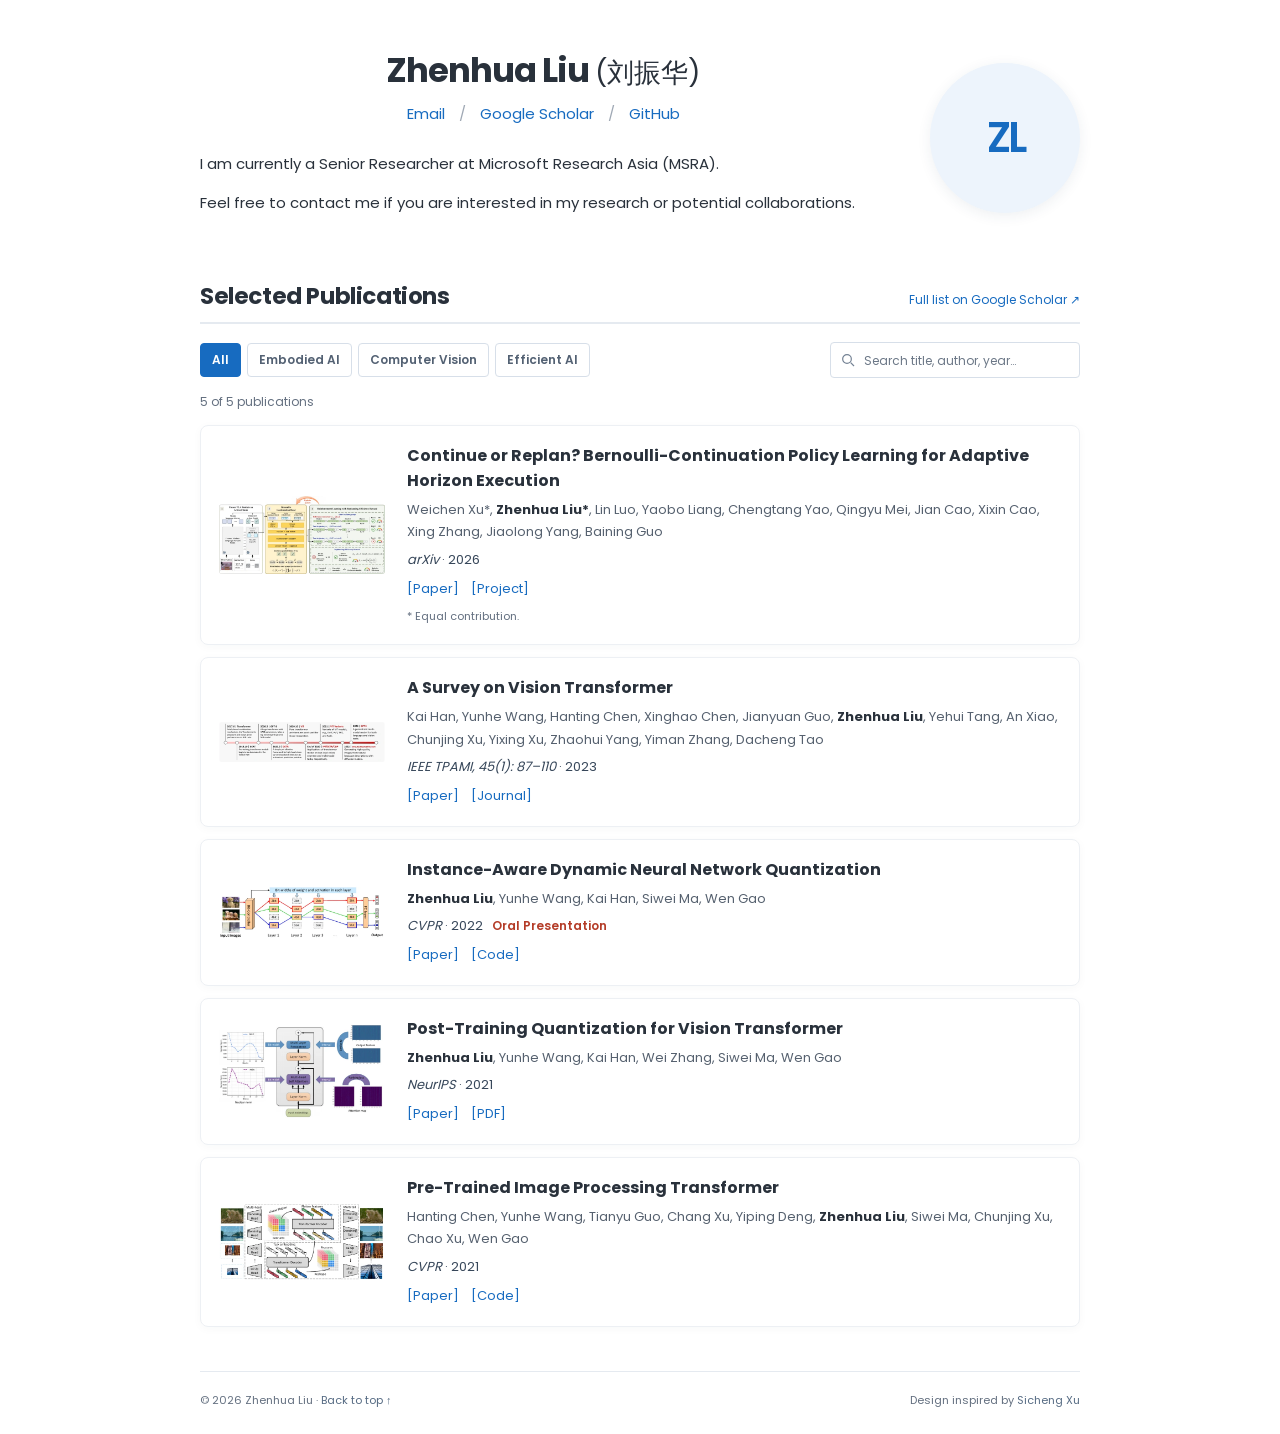
==== index.html @ 45f58b99 "Add verified publications and configure requested homepage URL" ====
<!doctype html>
<html lang="en">
<head>
  <meta charset="utf-8">
  <meta name="viewport" content="width=device-width, initial-scale=1">
  <meta name="author" content="Zhenhua Liu">
  <meta name="description" content="Zhenhua Liu (刘振华), Senior Researcher at Microsoft Research Asia (MSRA). Research and publications.">
  <meta name="theme-color" content="#176bc0">
  <meta property="og:type" content="website">
  <meta property="og:title" content="Zhenhua Liu | Academic Homepage">
  <meta property="og:description" content="Zhenhua Liu (刘振华), Senior Researcher at Microsoft Research Asia (MSRA). Research and publications.">
  <link rel="canonical" href="https://zhliu.github.io/">
  <meta property="og:url" content="https://zhliu.github.io/">
  <title>Zhenhua Liu | Academic Homepage</title>
  <link rel="icon" href="assets/favicon.svg" type="image/svg+xml">
  <link rel="stylesheet" href="assets/style.css">
  <script src="assets/site.js" defer></script>
  <script type="application/ld+json">{"@context": "https://schema.org", "@type": "Person", "name": "Zhenhua Liu", "sameAs": ["https://scholar.google.com/citations?user=bihqxP4AAAAJ&hl=en", "https://github.com/liu-zhenhua"], "url": "https://zhliu.github.io/"}</script>
</head>
<body id="top">
  <a class="skip-link" href="#publications">Skip to publications</a>
  <main class="container">
    <header class="profile" aria-labelledby="name">
      <div class="profile-text">
        <h1 id="name">Zhenhua Liu <span class="native-name" lang="zh-CN">(刘振华)</span></h1>
        <nav class="profile-links" aria-label="Profile links"><a href="mailto:zhenhualiu@microsoft.com">Email</a><a href="https://scholar.google.com/citations?user=bihqxP4AAAAJ&amp;hl=en">Google Scholar</a><a href="https://github.com/liu-zhenhua">GitHub</a></nav>
        <div class="bio"><p>I am currently a Senior Researcher at Microsoft Research Asia (MSRA).</p><p>Feel free to contact me if you are interested in my research or potential collaborations.</p></div>

      </div>
      <div class="portrait monogram" aria-hidden="true">ZL</div>
    </header>
    <section id="publications" aria-labelledby="publications-heading">
      <div class="section-heading">
        <h2 id="publications-heading">Selected Publications</h2>
        <a class="section-link" href="https://scholar.google.com/citations?user=bihqxP4AAAAJ&amp;hl=en">Full list on Google Scholar <span aria-hidden="true">↗</span></a>
      </div>
      <div class="publication-tools" hidden>
        <div class="filters" role="group" aria-label="Filter publications by topic"><button class="filter" type="button" data-filter="all" aria-pressed="true">All</button><button class="filter" type="button" data-filter="Embodied AI" aria-pressed="false">Embodied AI</button><button class="filter" type="button" data-filter="Computer Vision" aria-pressed="false">Computer Vision</button><button class="filter" type="button" data-filter="Efficient AI" aria-pressed="false">Efficient AI</button></div>
        <label class="search" for="publication-search"><span class="sr-only">Search publications</span>
          <svg width="16" height="16" viewBox="0 0 24 24" fill="none" stroke="currentColor" stroke-width="1.8" aria-hidden="true"><circle cx="10.5" cy="10.5" r="6.5"/><path d="m16 16 5 5"/></svg>
          <input id="publication-search" type="search" placeholder="Search title, author, year…" autocomplete="off">
        </label>
      </div><p class="result-count" id="result-count" role="status" aria-live="polite" hidden></p>
      <div class="pub-list"><article class="publication" data-category="Embodied AI">
        <a class="pub-image-link" href="https://arxiv.org/abs/2608.03483" aria-label="Read Continue or Replan? Bernoulli-Continuation Policy Learning for Adaptive Horizon Execution"><img class="pub-image" src="assets/images/bcp.webp" alt="BCP learns whether to continue an action chunk or replan from a new observation." loading="lazy" decoding="async" width="332" height="220"></a>
        <div class="pub-content">
          <h3><a class="paper-title" href="https://arxiv.org/abs/2608.03483">Continue or Replan? Bernoulli-Continuation Policy Learning for Adaptive Horizon Execution</a></h3>
          <p class="authors">Weichen Xu*, <strong>Zhenhua Liu*</strong>, Lin Luo, Yaobo Liang, Chengtang Yao, Qingyu Mei, Jian Cao, Xixin Cao, Xing Zhang, Jiaolong Yang, Baining Guo</p>
          <p class="venue"><em>arXiv</em> · 2026</p>
          <nav class="pub-links" aria-label="Resources for Continue or Replan? Bernoulli-Continuation Policy Learning for Adaptive Horizon Execution"><a href="https://arxiv.org/abs/2608.03483">[Paper]</a><a href="https://fleetfootwork.github.io/BCP/">[Project]</a></nav>
          <p class="pub-notes">* Equal contribution.</p>
        </div>
      </article>
<article class="publication" data-category="Computer Vision">
        <a class="pub-image-link" href="https://arxiv.org/abs/2012.12556" aria-label="Read A Survey on Vision Transformer"><img class="pub-image" src="assets/images/vit-survey.webp" alt="A timeline of milestones in the development of Transformer models." loading="lazy" decoding="async" width="332" height="220"></a>
        <div class="pub-content">
          <h3><a class="paper-title" href="https://arxiv.org/abs/2012.12556">A Survey on Vision Transformer</a></h3>
          <p class="authors">Kai Han, Yunhe Wang, Hanting Chen, Xinghao Chen, Jianyuan Guo, <strong>Zhenhua Liu</strong>, Yehui Tang, An Xiao, Chunjing Xu, Yixing Xu, Zhaohui Yang, Yiman Zhang, Dacheng Tao</p>
          <p class="venue"><em>IEEE TPAMI, 45(1): 87–110</em> · 2023</p>
          <nav class="pub-links" aria-label="Resources for A Survey on Vision Transformer"><a href="https://arxiv.org/abs/2012.12556">[Paper]</a><a href="https://doi.org/10.1109/TPAMI.2022.3152247">[Journal]</a></nav>

        </div>
      </article>
<article class="publication" data-category="Efficient AI">
        <a class="pub-image-link" href="https://openaccess.thecvf.com/content/CVPR2022/html/Liu_Instance-Aware_Dynamic_Neural_Network_Quantization_CVPR_2022_paper.html" aria-label="Read Instance-Aware Dynamic Neural Network Quantization"><img class="pub-image" src="assets/images/dynamic-quant.webp" alt="A bit controller assigns different quantization bit widths according to the input image." loading="lazy" decoding="async" width="332" height="220"></a>
        <div class="pub-content">
          <h3><a class="paper-title" href="https://openaccess.thecvf.com/content/CVPR2022/html/Liu_Instance-Aware_Dynamic_Neural_Network_Quantization_CVPR_2022_paper.html">Instance-Aware Dynamic Neural Network Quantization</a></h3>
          <p class="authors"><strong>Zhenhua Liu</strong>, Yunhe Wang, Kai Han, Siwei Ma, Wen Gao</p>
          <p class="venue"><em>CVPR</em> · 2022 <span class="distinction">Oral Presentation</span></p>
          <nav class="pub-links" aria-label="Resources for Instance-Aware Dynamic Neural Network Quantization"><a href="https://openaccess.thecvf.com/content/CVPR2022/html/Liu_Instance-Aware_Dynamic_Neural_Network_Quantization_CVPR_2022_paper.html">[Paper]</a><a href="https://github.com/huawei-noah/Efficient-Computing/tree/master/Quantization/DynamicQuant">[Code]</a></nav>

        </div>
      </article>
<article class="publication" data-category="Efficient AI">
        <a class="pub-image-link" href="https://proceedings.neurips.cc/paper/2021/hash/ec8956637a99787bd197eacd77acce5e-Abstract.html" aria-label="Read Post-Training Quantization for Vision Transformer"><img class="pub-image" src="assets/images/vit-ptq.webp" alt="Mixed precision quantization preserves similarity and the ranking of self-attention scores." loading="lazy" decoding="async" width="332" height="220"></a>
        <div class="pub-content">
          <h3><a class="paper-title" href="https://proceedings.neurips.cc/paper/2021/hash/ec8956637a99787bd197eacd77acce5e-Abstract.html">Post-Training Quantization for Vision Transformer</a></h3>
          <p class="authors"><strong>Zhenhua Liu</strong>, Yunhe Wang, Kai Han, Wei Zhang, Siwei Ma, Wen Gao</p>
          <p class="venue"><em>NeurIPS</em> · 2021</p>
          <nav class="pub-links" aria-label="Resources for Post-Training Quantization for Vision Transformer"><a href="https://proceedings.neurips.cc/paper/2021/hash/ec8956637a99787bd197eacd77acce5e-Abstract.html">[Paper]</a><a href="https://proceedings.neurips.cc/paper/2021/file/ec8956637a99787bd197eacd77acce5e-Paper.pdf">[PDF]</a></nav>

        </div>
      </article>
<article class="publication" data-category="Computer Vision">
        <a class="pub-image-link" href="https://openaccess.thecvf.com/content/CVPR2021/html/Chen_Pre-Trained_Image_Processing_Transformer_CVPR_2021_paper.html" aria-label="Read Pre-Trained Image Processing Transformer"><img class="pub-image" src="assets/images/ipt.webp" alt="The IPT architecture shares a Transformer across denoising, deraining, and super-resolution tasks." loading="lazy" decoding="async" width="332" height="220"></a>
        <div class="pub-content">
          <h3><a class="paper-title" href="https://openaccess.thecvf.com/content/CVPR2021/html/Chen_Pre-Trained_Image_Processing_Transformer_CVPR_2021_paper.html">Pre-Trained Image Processing Transformer</a></h3>
          <p class="authors">Hanting Chen, Yunhe Wang, Tianyu Guo, Chang Xu, Yiping Deng, <strong>Zhenhua Liu</strong>, Siwei Ma, Chunjing Xu, Chao Xu, Wen Gao</p>
          <p class="venue"><em>CVPR</em> · 2021</p>
          <nav class="pub-links" aria-label="Resources for Pre-Trained Image Processing Transformer"><a href="https://openaccess.thecvf.com/content/CVPR2021/html/Chen_Pre-Trained_Image_Processing_Transformer_CVPR_2021_paper.html">[Paper]</a><a href="https://github.com/huawei-noah/Pretrained-IPT">[Code]</a></nav>

        </div>
      </article></div>
      <div class="empty-state" id="empty-state" hidden>No publications match your search.
        <button class="filter" id="reset-filters" type="button">Reset filters</button></div>
    </section>

    <footer class="footer">
      <p>© 2026 Zhenhua Liu · <a href="#top">Back to top ↑</a></p>
      <p>Design inspired by <a href="https://sicxu.github.io/">Sicheng Xu</a></p>
    </footer>
  </main>
</body>
</html>
---- assets/style.css ----
@font-face {
  font-family: 'Poppins';
  font-style: normal;
  font-weight: 400;
  font-display: swap;
  src: url(fonts/poppins-latin-400.woff2) format('woff2');
  unicode-range: U+0000-00FF, U+0131, U+0152-0153, U+02BB-02BC, U+02C6, U+02DA, U+02DC, U+0304, U+0308, U+0329, U+2000-206F, U+20AC, U+2122, U+2191, U+2193, U+2212, U+2215, U+FEFF, U+FFFD;
}
@font-face {
  font-family: 'Poppins';
  font-style: normal;
  font-weight: 600;
  font-display: swap;
  src: url(fonts/poppins-latin-600.woff2) format('woff2');
  unicode-range: U+0000-00FF, U+0131, U+0152-0153, U+02BB-02BC, U+02C6, U+02DA, U+02DC, U+0304, U+0308, U+0329, U+2000-206F, U+20AC, U+2122, U+2191, U+2193, U+2212, U+2215, U+FEFF, U+FFFD;
}
@font-face {
  font-family: 'Poppins';
  font-style: normal;
  font-weight: 700;
  font-display: swap;
  src: url(fonts/poppins-latin-700.woff2) format('woff2');
  unicode-range: U+0000-00FF, U+0131, U+0152-0153, U+02BB-02BC, U+02C6, U+02DA, U+02DC, U+0304, U+0308, U+0329, U+2000-206F, U+20AC, U+2122, U+2191, U+2193, U+2212, U+2215, U+FEFF, U+FFFD;
}

:root {
  color-scheme: light;
  --ink: #29313b;
  --muted: #647080;
  --blue: #176bc0;
  --line: #e5eaf0;
  --tint: #f3f7fc;
}
* { box-sizing: border-box; }
html { scroll-behavior: smooth; scroll-padding-top: 24px; }
body {
  margin: 0;
  background: #fff;
  color: var(--ink);
  font-family: "Poppins", -apple-system, BlinkMacSystemFont, "Segoe UI", Arial, sans-serif;
  font-size: 15px;
  line-height: 1.75;
  -webkit-font-smoothing: antialiased;
}
a { color: var(--blue); text-decoration: none; text-underline-offset: 3px; }
a:hover { color: #b35e14; text-decoration: underline; }
a, button, input { -webkit-tap-highlight-color: transparent; }
:focus-visible { outline: 3px solid #75ade6; outline-offset: 4px; border-radius: 3px; }
button, input { font: inherit; }
button { cursor: pointer; }
[hidden] { display: none !important; }
.container { max-width: 928px; padding: 0 24px; margin: 0 auto; }
.skip-link { position: absolute; top: -60px; left: 16px; background: white; padding: 8px 16px; z-index: 10; }
.skip-link:focus { top: 10px; }
.profile { display: grid; grid-template-columns: 1fr 150px; gap: 44px; align-items: center; padding: 48px 0 30px; }
h1 { margin: 0 0 9px; font-size: 34px; line-height: 1.3; font-weight: 700; letter-spacing: -1px; text-align: center; }
.native-name { font-size: .8em; font-weight: 500; letter-spacing: 0; white-space: nowrap; }
.profile-links { display: flex; flex-wrap: wrap; gap: 9px 14px; justify-content: center; align-items: center; margin-bottom: 24px; }
.profile-links a + a::before { content: "/"; display: inline-block; margin-right: 14px; color: #a0a9b5; font-weight: 400; }
.bio p { margin: 12px 0; }
.portrait { display: block; width: 150px; height: 150px; object-fit: cover; border-radius: 50%; box-shadow: 0 3px 14px #233b5514; }
.monogram { display: grid; place-items: center; background: #edf4fc; color: #176bc0; font-size: 42px; letter-spacing: -3px; font-weight: 600; }
.interests { display: flex; flex-wrap: wrap; gap: 7px; margin: 19px 0 0; padding: 0; list-style: none; }
.interests li { color: #526273; font-size: 12px; padding: 2px 10px; border: 1px solid var(--line); border-radius: 4px; }
.section-heading { display: flex; align-items: baseline; justify-content: space-between; flex-wrap: wrap; gap: 8px 20px; border-bottom: 2px solid var(--line); padding-bottom: 10px; margin: 22px 0 18px; }
h2 { margin: 0; font-size: 23px; line-height: 1.4; letter-spacing: -.4px; }
.section-link { font-size: 12px; }
.publication-tools { display: flex; flex-wrap: wrap; align-items: center; gap: 14px; margin: 0 0 20px; }
.filters { display: flex; flex-wrap: wrap; gap: 6px; }
.filter { color: #536173; background: white; border: 1px solid #d7dfe9; border-radius: 4px; padding: 6px 11px; font-size: 12px; line-height: 1.5; font-weight: 600; min-height: 34px; }
.filter:hover { color: var(--blue); border-color: #89b3df; background: var(--tint); }
.filter[aria-pressed="true"] { color: white; background: var(--blue); border-color: var(--blue); }
.search { flex: 1 1 180px; position: relative; margin-left: auto; max-width: 250px; }
.search svg { position: absolute; top: 10px; left: 10px; color: #748294; pointer-events: none; }
.search input { width: 100%; min-height: 36px; padding: 6px 10px 6px 33px; border: 1px solid #d7dfe9; border-radius: 4px; background: white; color: var(--ink); font-size: 12px; }
.search input::placeholder { color: #6c7887; }
.result-count { color: var(--muted); font-size: 12px; margin: -7px 0 13px; }
.pub-list { display: flex; flex-direction: column; gap: 12px; }
.publication { display: grid; grid-template-columns: 166px minmax(0, 1fr); gap: 22px; padding: 18px; border: 1px solid #edf0f4; border-radius: 8px; box-shadow: 0 2px 10px #25354a08; transition: box-shadow .2s, border-color .2s; }
.publication:hover { border-color: #d8e3f0; box-shadow: 0 4px 18px #25354a0c; }
.pub-image-link { align-self: center; }
.pub-image { width: 100%; height: auto; max-height: 160px; object-fit: contain; display: block; border-radius: 3px; }
.paper-label { display: flex; align-items: center; justify-content: center; aspect-ratio: 4 / 3; background: var(--tint); color: #35618e; font-size: 19px; font-weight: 600; text-align: center; padding: 12px; border-radius: 4px; }
h3 { font-size: 16px; line-height: 1.55; margin: 0 0 5px; font-weight: 650; }
.paper-title { color: var(--ink); }
.paper-title:hover { color: var(--blue); }
.authors { font-size: 13px; line-height: 1.75; margin: 0 0 5px; color: #56616f; }
.authors strong { color: var(--ink); font-weight: 650; }
.venue { font-size: 13px; margin: 0 0 6px; color: #37475a; }
.pub-links { display: flex; flex-wrap: wrap; gap: 12px; font-size: 13px; }
.pub-links a { white-space: nowrap; }
.distinction { color: #b43c28; font-size: 12px; font-weight: 600; margin-left: 6px; }
.pub-notes { color: var(--muted); font-size: 11px; margin: 6px 0 0; }
.empty-state { border: 1px dashed #d7dfe9; border-radius: 8px; padding: 35px 20px; color: var(--muted); text-align: center; }
.empty-state button { display: block; margin: 15px auto 0; }
.scholar-card { display: flex; gap: 22px; align-items: center; padding: 28px; border: 1px solid var(--line); border-radius: 8px; background: #fbfcfe; }
.scholar-symbol { display: grid; place-items: center; width: 62px; height: 62px; flex-shrink: 0; border-radius: 12px; background: #eaf2fd; color: var(--blue); }
.scholar-card h3 { font-size: 17px; }
.scholar-card p { margin: 0 0 8px; color: var(--muted); font-size: 14px; }
.scholar-card a { font-size: 14px; }
.service-list { padding-left: 20px; }
.footer { display: flex; justify-content: space-between; flex-wrap: wrap; gap: 10px 20px; margin: 44px 0 24px; padding-top: 19px; border-top: 1px solid var(--line); color: var(--muted); font-size: 11px; }
.footer p { margin: 0; }
.footer a { color: #576c84; }
.sr-only { position: absolute; width: 1px; height: 1px; padding: 0; margin: -1px; overflow: hidden; clip: rect(0,0,0,0); white-space: nowrap; border: 0; }
@media (max-width: 640px) {
  .container { padding: 0 20px; }
  .profile { display: flex; flex-direction: column-reverse; gap: 22px; padding-top: 30px; padding-bottom: 14px; }
  .portrait { width: 120px; height: 120px; }
  h1 { font-size: 29px; }
  .profile-links { font-size: 14px; margin-bottom: 22px; }
  .bio { font-size: 14px; }
  .interests { justify-content: center; }
  .section-heading { margin-top: 25px; }
  h2 { font-size: 22px; }
  .search { max-width: none; flex-basis: 100%; }
  .publication { grid-template-columns: 1fr; gap: 15px; padding: 19px; }
  .pub-image-link { width: 100%; max-width: 280px; justify-self: center; }
  .pub-image { max-height: 180px; }
  .paper-label { aspect-ratio: 3 / 1; font-size: 17px; }
  h3 { font-size: 16px; }
  .footer { margin-top: 34px; }
  .scholar-card { align-items: flex-start; padding: 20px; gap: 16px; }
  .scholar-symbol { width: 40px; height: 40px; }
}
@media (prefers-reduced-motion: reduce) {
  html { scroll-behavior: auto; }
  *, *::before, *::after { transition: none !important; }
}
@media print {
  .publication-tools, .result-count, .skip-link, .footer { display: none !important; }
  .publication[hidden] { display: grid !important; }
  .publication { break-inside: avoid; box-shadow: none; }
  .container { max-width: none; }
}
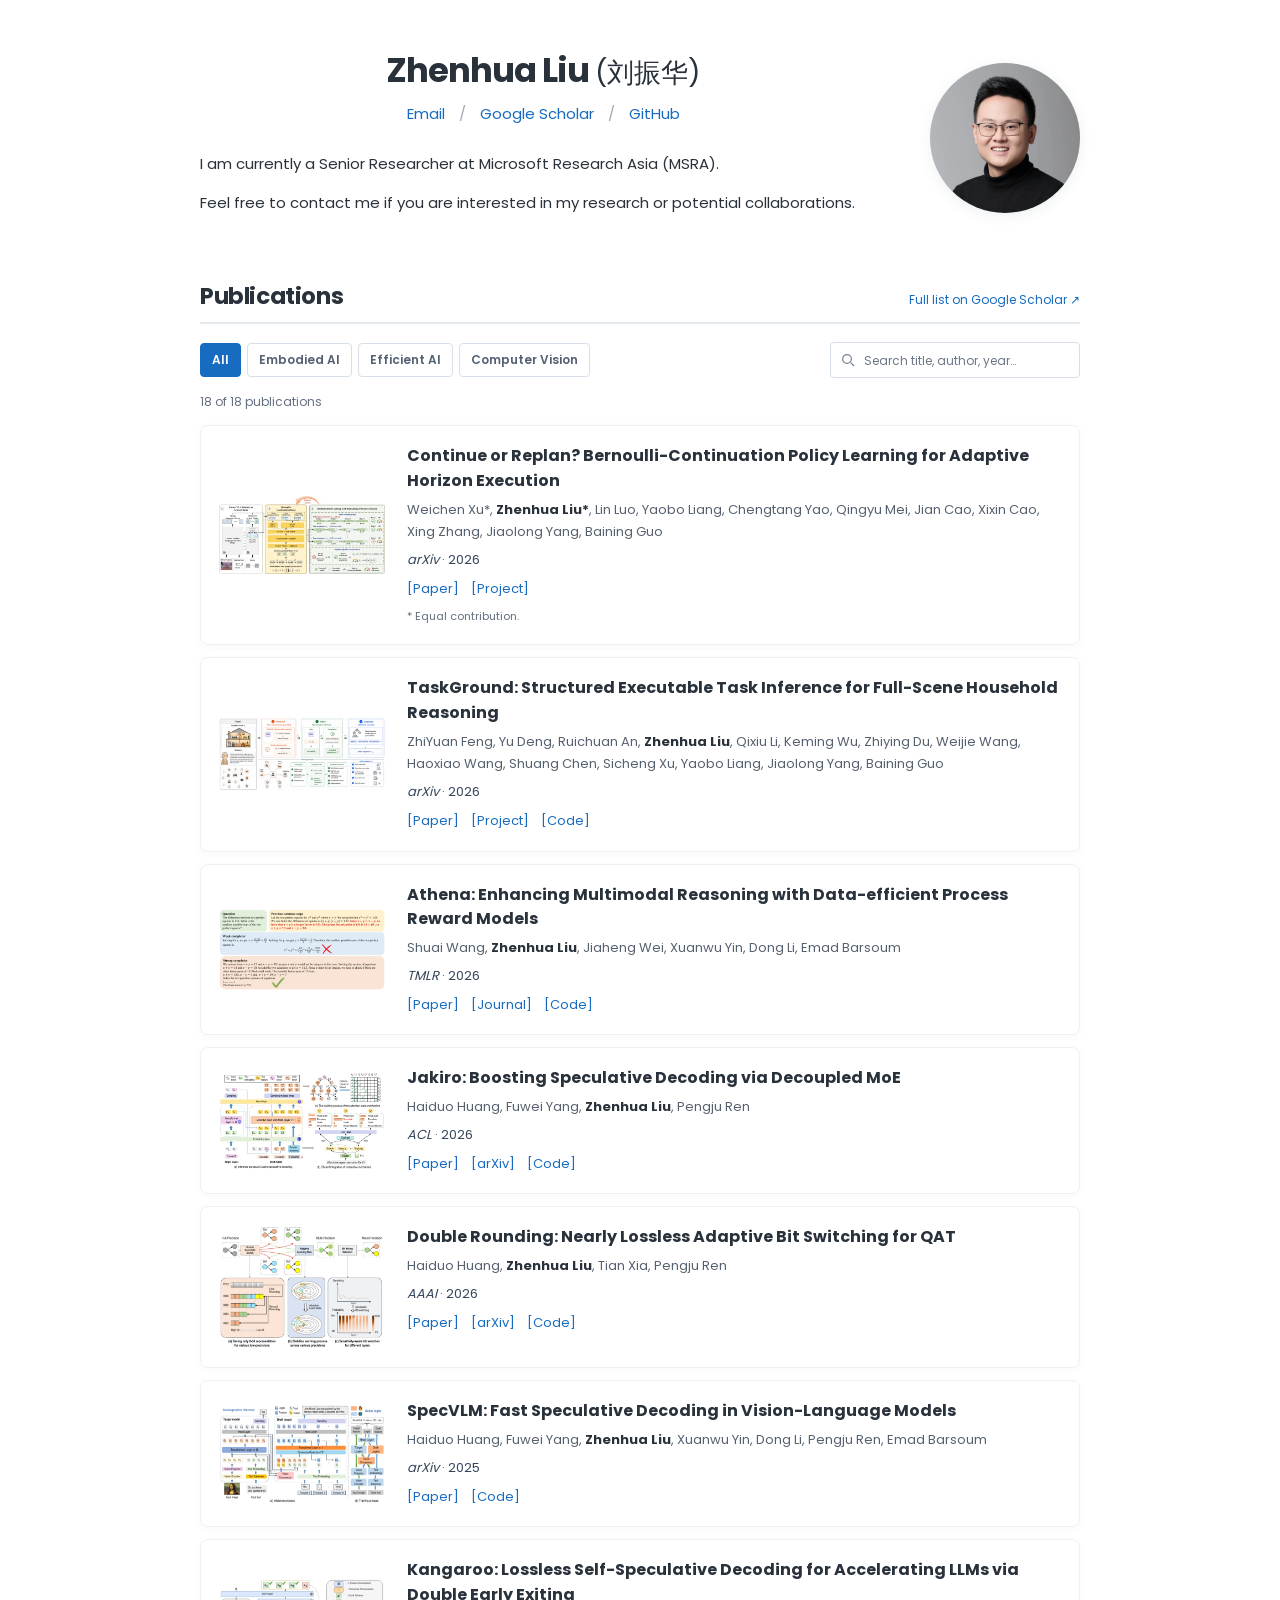
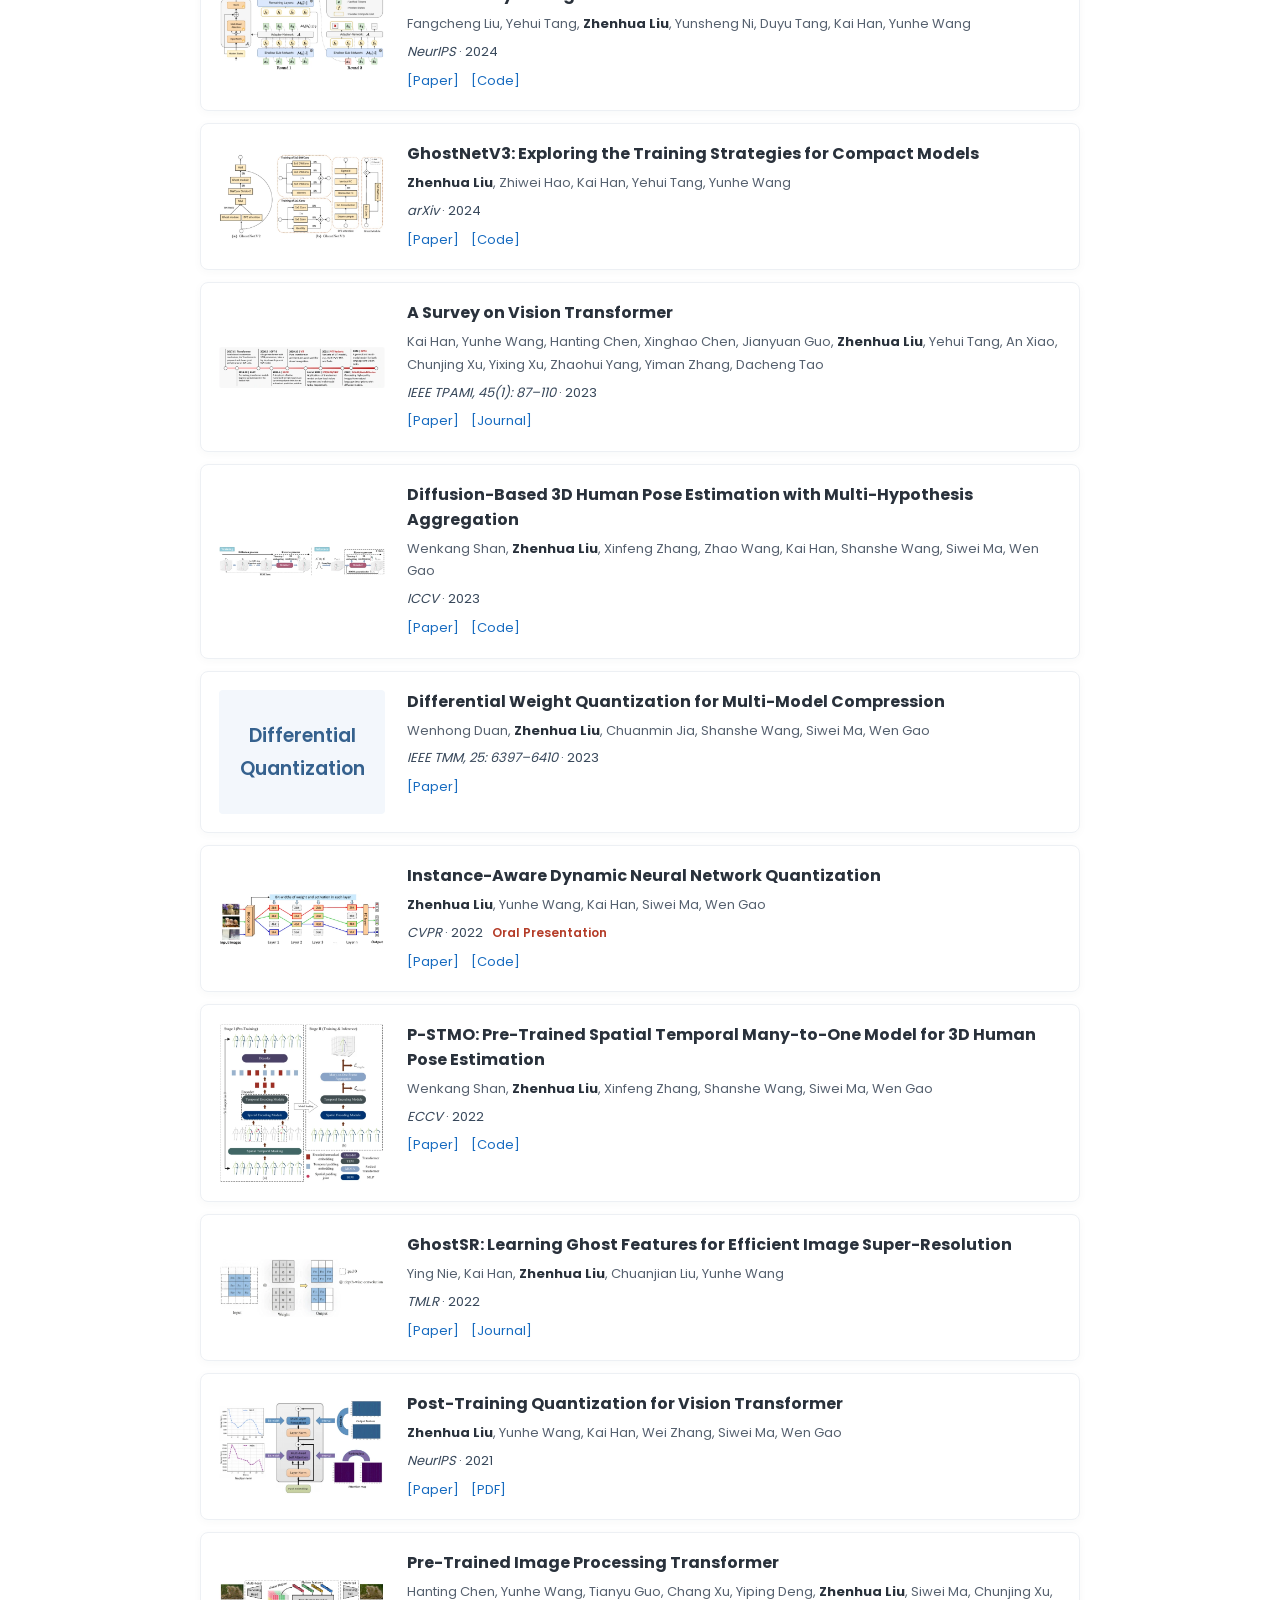
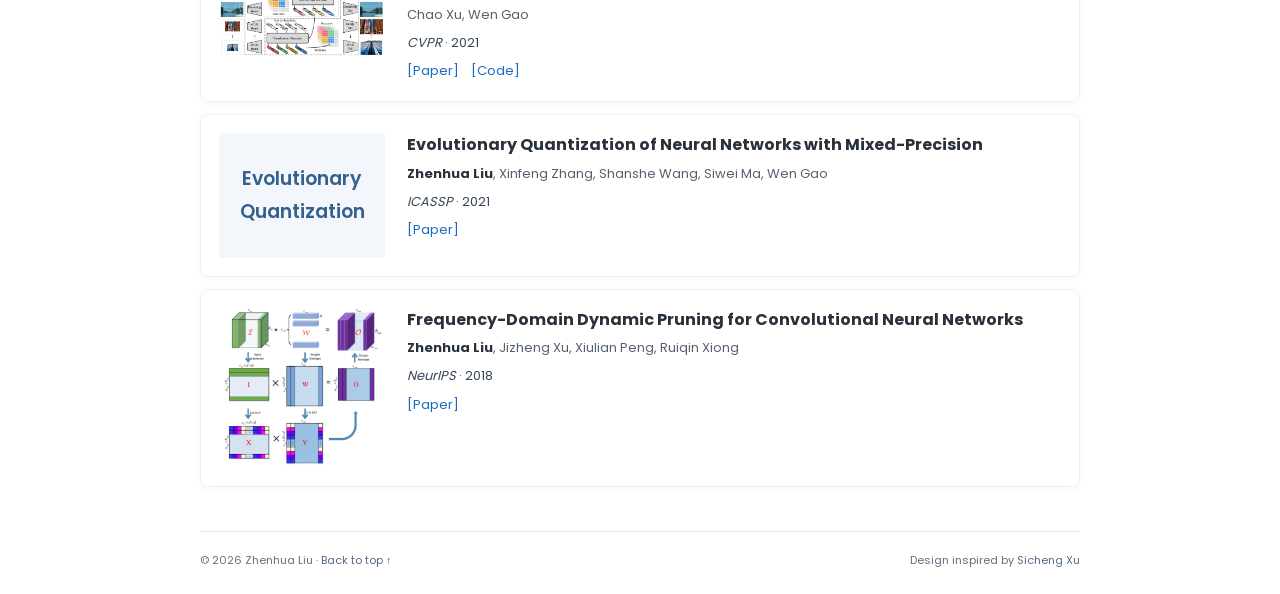
==== commit b344fbba: "Expand publications, reorder topics, and add cropped portrait" ====
--- a/index.html
+++ b/index.html
@@ -9,13 +9,13 @@
   <meta property="og:type" content="website">
   <meta property="og:title" content="Zhenhua Liu | Academic Homepage">
   <meta property="og:description" content="Zhenhua Liu (刘振华), Senior Researcher at Microsoft Research Asia (MSRA). Research and publications.">
-  <link rel="canonical" href="https://zhliu.github.io/">
-  <meta property="og:url" content="https://zhliu.github.io/">
+  <link rel="canonical" href="https://liu-zhenhua.github.io/">
+  <meta property="og:url" content="https://liu-zhenhua.github.io/">
   <title>Zhenhua Liu | Academic Homepage</title>
   <link rel="icon" href="assets/favicon.svg" type="image/svg+xml">
   <link rel="stylesheet" href="assets/style.css">
   <script src="assets/site.js" defer></script>
-  <script type="application/ld+json">{"@context": "https://schema.org", "@type": "Person", "name": "Zhenhua Liu", "sameAs": ["https://scholar.google.com/citations?user=bihqxP4AAAAJ&hl=en", "https://github.com/liu-zhenhua"], "url": "https://zhliu.github.io/"}</script>
+  <script type="application/ld+json">{"@context": "https://schema.org", "@type": "Person", "name": "Zhenhua Liu", "sameAs": ["https://scholar.google.com/citations?user=bihqxP4AAAAJ&hl=en", "https://github.com/liu-zhenhua"], "url": "https://liu-zhenhua.github.io/"}</script>
 </head>
 <body id="top">
   <a class="skip-link" href="#publications">Skip to publications</a>
@@ -27,21 +27,21 @@
         <div class="bio"><p>I am currently a Senior Researcher at Microsoft Research Asia (MSRA).</p><p>Feel free to contact me if you are interested in my research or potential collaborations.</p></div>
 
       </div>
-      <div class="portrait monogram" aria-hidden="true">ZL</div>
+      <img class="portrait" src="assets/images/me-upperbody.webp" alt="Zhenhua Liu" width="150" height="150" fetchpriority="high">
     </header>
     <section id="publications" aria-labelledby="publications-heading">
       <div class="section-heading">
-        <h2 id="publications-heading">Selected Publications</h2>
+        <h2 id="publications-heading">Publications</h2>
         <a class="section-link" href="https://scholar.google.com/citations?user=bihqxP4AAAAJ&amp;hl=en">Full list on Google Scholar <span aria-hidden="true">↗</span></a>
       </div>
       <div class="publication-tools" hidden>
-        <div class="filters" role="group" aria-label="Filter publications by topic"><button class="filter" type="button" data-filter="all" aria-pressed="true">All</button><button class="filter" type="button" data-filter="Embodied AI" aria-pressed="false">Embodied AI</button><button class="filter" type="button" data-filter="Computer Vision" aria-pressed="false">Computer Vision</button><button class="filter" type="button" data-filter="Efficient AI" aria-pressed="false">Efficient AI</button></div>
+        <div class="filters" role="group" aria-label="Filter publications by topic"><button class="filter" type="button" data-filter="all" aria-pressed="true">All</button><button class="filter" type="button" data-filter="Embodied AI" aria-pressed="false">Embodied AI</button><button class="filter" type="button" data-filter="Efficient AI" aria-pressed="false">Efficient AI</button><button class="filter" type="button" data-filter="Computer Vision" aria-pressed="false">Computer Vision</button></div>
         <label class="search" for="publication-search"><span class="sr-only">Search publications</span>
           <svg width="16" height="16" viewBox="0 0 24 24" fill="none" stroke="currentColor" stroke-width="1.8" aria-hidden="true"><circle cx="10.5" cy="10.5" r="6.5"/><path d="m16 16 5 5"/></svg>
           <input id="publication-search" type="search" placeholder="Search title, author, year…" autocomplete="off">
         </label>
       </div><p class="result-count" id="result-count" role="status" aria-live="polite" hidden></p>
-      <div class="pub-list"><article class="publication" data-category="Embodied AI">
+      <div class="pub-list"><article class="publication" data-category="Embodied AI" data-search="">
         <a class="pub-image-link" href="https://arxiv.org/abs/2608.03483" aria-label="Read Continue or Replan? Bernoulli-Continuation Policy Learning for Adaptive Horizon Execution"><img class="pub-image" src="assets/images/bcp.webp" alt="BCP learns whether to continue an action chunk or replan from a new observation." loading="lazy" decoding="async" width="332" height="220"></a>
         <div class="pub-content">
           <h3><a class="paper-title" href="https://arxiv.org/abs/2608.03483">Continue or Replan? Bernoulli-Continuation Policy Learning for Adaptive Horizon Execution</a></h3>
@@ -51,7 +51,77 @@
           <p class="pub-notes">* Equal contribution.</p>
         </div>
       </article>
-<article class="publication" data-category="Computer Vision">
+<article class="publication" data-category="Embodied AI" data-search="">
+        <a class="pub-image-link" href="https://arxiv.org/abs/2605.18109" aria-label="Read TaskGround: Structured Executable Task Inference for Full-Scene Household Reasoning"><img class="pub-image" src="assets/images/taskground.webp" alt="TaskGround grounds the scene, infers task structure, and compiles executable actions." loading="lazy" decoding="async" width="332" height="220"></a>
+        <div class="pub-content">
+          <h3><a class="paper-title" href="https://arxiv.org/abs/2605.18109">TaskGround: Structured Executable Task Inference for Full-Scene Household Reasoning</a></h3>
+          <p class="authors">ZhiYuan Feng, Yu Deng, Ruichuan An, <strong>Zhenhua Liu</strong>, Qixiu Li, Keming Wu, Zhiying Du, Weijie Wang, Haoxiao Wang, Shuang Chen, Sicheng Xu, Yaobo Liang, Jiaolong Yang, Baining Guo</p>
+          <p class="venue"><em>arXiv</em> · 2026</p>
+          <nav class="pub-links" aria-label="Resources for TaskGround: Structured Executable Task Inference for Full-Scene Household Reasoning"><a href="https://arxiv.org/abs/2605.18109">[Paper]</a><a href="https://aaronfengzy.github.io/TaskGround/">[Project]</a><a href="https://github.com/AaronFengZY/TaskGround">[Code]</a></nav>
+
+        </div>
+      </article>
+<article class="publication" data-category="Computer Vision" data-search="">
+        <a class="pub-image-link" href="https://arxiv.org/abs/2506.09532" aria-label="Read Athena: Enhancing Multimodal Reasoning with Data-efficient Process Reward Models"><img class="pub-image" src="assets/images/athena.webp" alt="Comparison of weak and strong completers for identifying reliable reasoning-step labels." loading="lazy" decoding="async" width="332" height="220"></a>
+        <div class="pub-content">
+          <h3><a class="paper-title" href="https://arxiv.org/abs/2506.09532">Athena: Enhancing Multimodal Reasoning with Data-efficient Process Reward Models</a></h3>
+          <p class="authors">Shuai Wang, <strong>Zhenhua Liu</strong>, Jiaheng Wei, Xuanwu Yin, Dong Li, Emad Barsoum</p>
+          <p class="venue"><em>TMLR</em> · 2026</p>
+          <nav class="pub-links" aria-label="Resources for Athena: Enhancing Multimodal Reasoning with Data-efficient Process Reward Models"><a href="https://arxiv.org/abs/2506.09532">[Paper]</a><a href="https://openreview.net/forum?id=unWmplHccF">[Journal]</a><a href="https://github.com/AMD-AGI/Athena-PRM">[Code]</a></nav>
+
+        </div>
+      </article>
+<article class="publication" data-category="Efficient AI" data-search="Jakiro: Boosting Speculative Decoding with Decoupled Multi-Head via MoE">
+        <a class="pub-image-link" href="https://aclanthology.org/2026.acl-long.487/" aria-label="Read Jakiro: Boosting Speculative Decoding via Decoupled MoE"><img class="pub-image" src="assets/images/jakiro.webp" alt="Jakiro uses decoupled experts to produce diverse draft candidates for speculative decoding." loading="lazy" decoding="async" width="332" height="220"></a>
+        <div class="pub-content">
+          <h3><a class="paper-title" href="https://aclanthology.org/2026.acl-long.487/">Jakiro: Boosting Speculative Decoding via Decoupled MoE</a></h3>
+          <p class="authors">Haiduo Huang, Fuwei Yang, <strong>Zhenhua Liu</strong>, Pengju Ren</p>
+          <p class="venue"><em>ACL</em> · 2026</p>
+          <nav class="pub-links" aria-label="Resources for Jakiro: Boosting Speculative Decoding via Decoupled MoE"><a href="https://aclanthology.org/2026.acl-long.487/">[Paper]</a><a href="https://arxiv.org/abs/2502.06282">[arXiv]</a><a href="https://github.com/haiduo/Jakiro">[Code]</a></nav>
+
+        </div>
+      </article>
+<article class="publication" data-category="Efficient AI" data-search="Nearly Lossless Adaptive Bit Switching">
+        <a class="pub-image-link" href="https://doi.org/10.1609/aaai.v40i26.39345" aria-label="Read Double Rounding: Nearly Lossless Adaptive Bit Switching for QAT"><img class="pub-image" src="assets/images/double-rounding.webp" alt="Overview of adaptive bit switching using Double Rounding and adaptive learning-rate scaling." loading="lazy" decoding="async" width="332" height="220"></a>
+        <div class="pub-content">
+          <h3><a class="paper-title" href="https://doi.org/10.1609/aaai.v40i26.39345">Double Rounding: Nearly Lossless Adaptive Bit Switching for QAT</a></h3>
+          <p class="authors">Haiduo Huang, <strong>Zhenhua Liu</strong>, Tian Xia, Pengju Ren</p>
+          <p class="venue"><em>AAAI</em> · 2026</p>
+          <nav class="pub-links" aria-label="Resources for Double Rounding: Nearly Lossless Adaptive Bit Switching for QAT"><a href="https://doi.org/10.1609/aaai.v40i26.39345">[Paper]</a><a href="https://arxiv.org/abs/2502.01199">[arXiv]</a><a href="https://github.com/haiduo/Double-Rounding">[Code]</a></nav>
+
+        </div>
+      </article>
+<article class="publication" data-category="Efficient AI" data-search="">
+        <a class="pub-image-link" href="https://arxiv.org/abs/2509.11815" aria-label="Read SpecVLM: Fast Speculative Decoding in Vision-Language Models"><img class="pub-image" src="assets/images/specvlm.webp" alt="SpecVLM compresses visual tokens for an efficient draft model and verifies predictions with the target model." loading="lazy" decoding="async" width="332" height="220"></a>
+        <div class="pub-content">
+          <h3><a class="paper-title" href="https://arxiv.org/abs/2509.11815">SpecVLM: Fast Speculative Decoding in Vision-Language Models</a></h3>
+          <p class="authors">Haiduo Huang, Fuwei Yang, <strong>Zhenhua Liu</strong>, Xuanwu Yin, Dong Li, Pengju Ren, Emad Barsoum</p>
+          <p class="venue"><em>arXiv</em> · 2025</p>
+          <nav class="pub-links" aria-label="Resources for SpecVLM: Fast Speculative Decoding in Vision-Language Models"><a href="https://arxiv.org/abs/2509.11815">[Paper]</a><a href="https://github.com/haiduo/SpecVLM">[Code]</a></nav>
+
+        </div>
+      </article>
+<article class="publication" data-category="Efficient AI" data-search="">
+        <a class="pub-image-link" href="https://proceedings.neurips.cc/paper_files/paper/2024/hash/16336d94a5ffca8de019087ab7fe403f-Abstract-Conference.html" aria-label="Read Kangaroo: Lossless Self-Speculative Decoding for Accelerating LLMs via Double Early Exiting"><img class="pub-image" src="assets/images/kangaroo.webp" alt="Kangaroo uses a shallow sub-network and early exits during speculative drafting." loading="lazy" decoding="async" width="332" height="220"></a>
+        <div class="pub-content">
+          <h3><a class="paper-title" href="https://proceedings.neurips.cc/paper_files/paper/2024/hash/16336d94a5ffca8de019087ab7fe403f-Abstract-Conference.html">Kangaroo: Lossless Self-Speculative Decoding for Accelerating LLMs via Double Early Exiting</a></h3>
+          <p class="authors">Fangcheng Liu, Yehui Tang, <strong>Zhenhua Liu</strong>, Yunsheng Ni, Duyu Tang, Kai Han, Yunhe Wang</p>
+          <p class="venue"><em>NeurIPS</em> · 2024</p>
+          <nav class="pub-links" aria-label="Resources for Kangaroo: Lossless Self-Speculative Decoding for Accelerating LLMs via Double Early Exiting"><a href="https://proceedings.neurips.cc/paper_files/paper/2024/hash/16336d94a5ffca8de019087ab7fe403f-Abstract-Conference.html">[Paper]</a><a href="https://github.com/Equationliu/Kangaroo">[Code]</a></nav>
+
+        </div>
+      </article>
+<article class="publication" data-category="Efficient AI" data-search="">
+        <a class="pub-image-link" href="https://arxiv.org/abs/2404.11202" aria-label="Read GhostNetV3: Exploring the Training Strategies for Compact Models"><img class="pub-image" src="assets/images/ghostnetv3.webp" alt="Comparison of GhostNetV2 and GhostNetV3 architectures and re-parameterized training blocks." loading="lazy" decoding="async" width="332" height="220"></a>
+        <div class="pub-content">
+          <h3><a class="paper-title" href="https://arxiv.org/abs/2404.11202">GhostNetV3: Exploring the Training Strategies for Compact Models</a></h3>
+          <p class="authors"><strong>Zhenhua Liu</strong>, Zhiwei Hao, Kai Han, Yehui Tang, Yunhe Wang</p>
+          <p class="venue"><em>arXiv</em> · 2024</p>
+          <nav class="pub-links" aria-label="Resources for GhostNetV3: Exploring the Training Strategies for Compact Models"><a href="https://arxiv.org/abs/2404.11202">[Paper]</a><a href="https://github.com/huawei-noah/Efficient-AI-Backbones/tree/master/ghostnetv3_pytorch">[Code]</a></nav>
+
+        </div>
+      </article>
+<article class="publication" data-category="Computer Vision" data-search="">
         <a class="pub-image-link" href="https://arxiv.org/abs/2012.12556" aria-label="Read A Survey on Vision Transformer"><img class="pub-image" src="assets/images/vit-survey.webp" alt="A timeline of milestones in the development of Transformer models." loading="lazy" decoding="async" width="332" height="220"></a>
         <div class="pub-content">
           <h3><a class="paper-title" href="https://arxiv.org/abs/2012.12556">A Survey on Vision Transformer</a></h3>
@@ -61,7 +131,27 @@
 
         </div>
       </article>
-<article class="publication" data-category="Efficient AI">
+<article class="publication" data-category="Computer Vision" data-search="">
+        <a class="pub-image-link" href="https://arxiv.org/abs/2303.11579" aria-label="Read Diffusion-Based 3D Human Pose Estimation with Multi-Hypothesis Aggregation"><img class="pub-image" src="assets/images/d3dp.webp" alt="The training and inference stages of diffusion-based 3D human pose estimation." loading="lazy" decoding="async" width="332" height="220"></a>
+        <div class="pub-content">
+          <h3><a class="paper-title" href="https://arxiv.org/abs/2303.11579">Diffusion-Based 3D Human Pose Estimation with Multi-Hypothesis Aggregation</a></h3>
+          <p class="authors">Wenkang Shan, <strong>Zhenhua Liu</strong>, Xinfeng Zhang, Zhao Wang, Kai Han, Shanshe Wang, Siwei Ma, Wen Gao</p>
+          <p class="venue"><em>ICCV</em> · 2023</p>
+          <nav class="pub-links" aria-label="Resources for Diffusion-Based 3D Human Pose Estimation with Multi-Hypothesis Aggregation"><a href="https://arxiv.org/abs/2303.11579">[Paper]</a><a href="https://github.com/paTRICK-swk/D3DP">[Code]</a></nav>
+
+        </div>
+      </article>
+<article class="publication" data-category="Efficient AI" data-search="">
+        <a class="pub-image-link" href="https://doi.org/10.1109/TMM.2022.3208530" aria-label="Read Differential Weight Quantization for Multi-Model Compression"><span class="paper-label">Differential Quantization</span></a>
+        <div class="pub-content">
+          <h3><a class="paper-title" href="https://doi.org/10.1109/TMM.2022.3208530">Differential Weight Quantization for Multi-Model Compression</a></h3>
+          <p class="authors">Wenhong Duan, <strong>Zhenhua Liu</strong>, Chuanmin Jia, Shanshe Wang, Siwei Ma, Wen Gao</p>
+          <p class="venue"><em>IEEE TMM, 25: 6397–6410</em> · 2023</p>
+          <nav class="pub-links" aria-label="Resources for Differential Weight Quantization for Multi-Model Compression"><a href="https://doi.org/10.1109/TMM.2022.3208530">[Paper]</a></nav>
+
+        </div>
+      </article>
+<article class="publication" data-category="Efficient AI" data-search="">
         <a class="pub-image-link" href="https://openaccess.thecvf.com/content/CVPR2022/html/Liu_Instance-Aware_Dynamic_Neural_Network_Quantization_CVPR_2022_paper.html" aria-label="Read Instance-Aware Dynamic Neural Network Quantization"><img class="pub-image" src="assets/images/dynamic-quant.webp" alt="A bit controller assigns different quantization bit widths according to the input image." loading="lazy" decoding="async" width="332" height="220"></a>
         <div class="pub-content">
           <h3><a class="paper-title" href="https://openaccess.thecvf.com/content/CVPR2022/html/Liu_Instance-Aware_Dynamic_Neural_Network_Quantization_CVPR_2022_paper.html">Instance-Aware Dynamic Neural Network Quantization</a></h3>
@@ -71,7 +161,27 @@
 
         </div>
       </article>
-<article class="publication" data-category="Efficient AI">
+<article class="publication" data-category="Computer Vision" data-search="">
+        <a class="pub-image-link" href="https://arxiv.org/abs/2203.07628" aria-label="Read P-STMO: Pre-Trained Spatial Temporal Many-to-One Model for 3D Human Pose Estimation"><img class="pub-image" src="assets/images/pstmo.webp" alt="P-STMO first learns masked pose representations, then aggregates spatial and temporal information for 3D pose estimation." loading="lazy" decoding="async" width="332" height="220"></a>
+        <div class="pub-content">
+          <h3><a class="paper-title" href="https://arxiv.org/abs/2203.07628">P-STMO: Pre-Trained Spatial Temporal Many-to-One Model for 3D Human Pose Estimation</a></h3>
+          <p class="authors">Wenkang Shan, <strong>Zhenhua Liu</strong>, Xinfeng Zhang, Shanshe Wang, Siwei Ma, Wen Gao</p>
+          <p class="venue"><em>ECCV</em> · 2022</p>
+          <nav class="pub-links" aria-label="Resources for P-STMO: Pre-Trained Spatial Temporal Many-to-One Model for 3D Human Pose Estimation"><a href="https://arxiv.org/abs/2203.07628">[Paper]</a><a href="https://github.com/paTRICK-swk/P-STMO">[Code]</a></nav>
+
+        </div>
+      </article>
+<article class="publication" data-category="Efficient AI" data-search="">
+        <a class="pub-image-link" href="https://arxiv.org/abs/2101.08525" aria-label="Read GhostSR: Learning Ghost Features for Efficient Image Super-Resolution"><img class="pub-image" src="assets/images/ghostsr.webp" alt="Shift operations generate ghost features for efficient image super-resolution." loading="lazy" decoding="async" width="332" height="220"></a>
+        <div class="pub-content">
+          <h3><a class="paper-title" href="https://arxiv.org/abs/2101.08525">GhostSR: Learning Ghost Features for Efficient Image Super-Resolution</a></h3>
+          <p class="authors">Ying Nie, Kai Han, <strong>Zhenhua Liu</strong>, Chuanjian Liu, Yunhe Wang</p>
+          <p class="venue"><em>TMLR</em> · 2022</p>
+          <nav class="pub-links" aria-label="Resources for GhostSR: Learning Ghost Features for Efficient Image Super-Resolution"><a href="https://arxiv.org/abs/2101.08525">[Paper]</a><a href="https://openreview.net/forum?id=tbd9f3HwPy">[Journal]</a></nav>
+
+        </div>
+      </article>
+<article class="publication" data-category="Efficient AI" data-search="">
         <a class="pub-image-link" href="https://proceedings.neurips.cc/paper/2021/hash/ec8956637a99787bd197eacd77acce5e-Abstract.html" aria-label="Read Post-Training Quantization for Vision Transformer"><img class="pub-image" src="assets/images/vit-ptq.webp" alt="Mixed precision quantization preserves similarity and the ranking of self-attention scores." loading="lazy" decoding="async" width="332" height="220"></a>
         <div class="pub-content">
           <h3><a class="paper-title" href="https://proceedings.neurips.cc/paper/2021/hash/ec8956637a99787bd197eacd77acce5e-Abstract.html">Post-Training Quantization for Vision Transformer</a></h3>
@@ -81,13 +191,33 @@
 
         </div>
       </article>
-<article class="publication" data-category="Computer Vision">
+<article class="publication" data-category="Computer Vision" data-search="">
         <a class="pub-image-link" href="https://openaccess.thecvf.com/content/CVPR2021/html/Chen_Pre-Trained_Image_Processing_Transformer_CVPR_2021_paper.html" aria-label="Read Pre-Trained Image Processing Transformer"><img class="pub-image" src="assets/images/ipt.webp" alt="The IPT architecture shares a Transformer across denoising, deraining, and super-resolution tasks." loading="lazy" decoding="async" width="332" height="220"></a>
         <div class="pub-content">
           <h3><a class="paper-title" href="https://openaccess.thecvf.com/content/CVPR2021/html/Chen_Pre-Trained_Image_Processing_Transformer_CVPR_2021_paper.html">Pre-Trained Image Processing Transformer</a></h3>
           <p class="authors">Hanting Chen, Yunhe Wang, Tianyu Guo, Chang Xu, Yiping Deng, <strong>Zhenhua Liu</strong>, Siwei Ma, Chunjing Xu, Chao Xu, Wen Gao</p>
           <p class="venue"><em>CVPR</em> · 2021</p>
           <nav class="pub-links" aria-label="Resources for Pre-Trained Image Processing Transformer"><a href="https://openaccess.thecvf.com/content/CVPR2021/html/Chen_Pre-Trained_Image_Processing_Transformer_CVPR_2021_paper.html">[Paper]</a><a href="https://github.com/huawei-noah/Pretrained-IPT">[Code]</a></nav>
+
+        </div>
+      </article>
+<article class="publication" data-category="Efficient AI" data-search="">
+        <a class="pub-image-link" href="https://doi.org/10.1109/ICASSP39728.2021.9413631" aria-label="Read Evolutionary Quantization of Neural Networks with Mixed-Precision"><span class="paper-label">Evolutionary Quantization</span></a>
+        <div class="pub-content">
+          <h3><a class="paper-title" href="https://doi.org/10.1109/ICASSP39728.2021.9413631">Evolutionary Quantization of Neural Networks with Mixed-Precision</a></h3>
+          <p class="authors"><strong>Zhenhua Liu</strong>, Xinfeng Zhang, Shanshe Wang, Siwei Ma, Wen Gao</p>
+          <p class="venue"><em>ICASSP</em> · 2021</p>
+          <nav class="pub-links" aria-label="Resources for Evolutionary Quantization of Neural Networks with Mixed-Precision"><a href="https://doi.org/10.1109/ICASSP39728.2021.9413631">[Paper]</a></nav>
+
+        </div>
+      </article>
+<article class="publication" data-category="Efficient AI" data-search="">
+        <a class="pub-image-link" href="https://proceedings.neurips.cc/paper/2018/hash/a9a6653e48976138166de32772b1bf40-Abstract.html" aria-label="Read Frequency-Domain Dynamic Pruning for Convolutional Neural Networks"><img class="pub-image" src="assets/images/fdpruning.webp" alt="Convolution is represented as matrix multiplication in the frequency domain." loading="lazy" decoding="async" width="332" height="220"></a>
+        <div class="pub-content">
+          <h3><a class="paper-title" href="https://proceedings.neurips.cc/paper/2018/hash/a9a6653e48976138166de32772b1bf40-Abstract.html">Frequency-Domain Dynamic Pruning for Convolutional Neural Networks</a></h3>
+          <p class="authors"><strong>Zhenhua Liu</strong>, Jizheng Xu, Xiulian Peng, Ruiqin Xiong</p>
+          <p class="venue"><em>NeurIPS</em> · 2018</p>
+          <nav class="pub-links" aria-label="Resources for Frequency-Domain Dynamic Pruning for Convolutional Neural Networks"><a href="https://proceedings.neurips.cc/paper/2018/hash/a9a6653e48976138166de32772b1bf40-Abstract.html">[Paper]</a></nav>
 
         </div>
       </article></div>
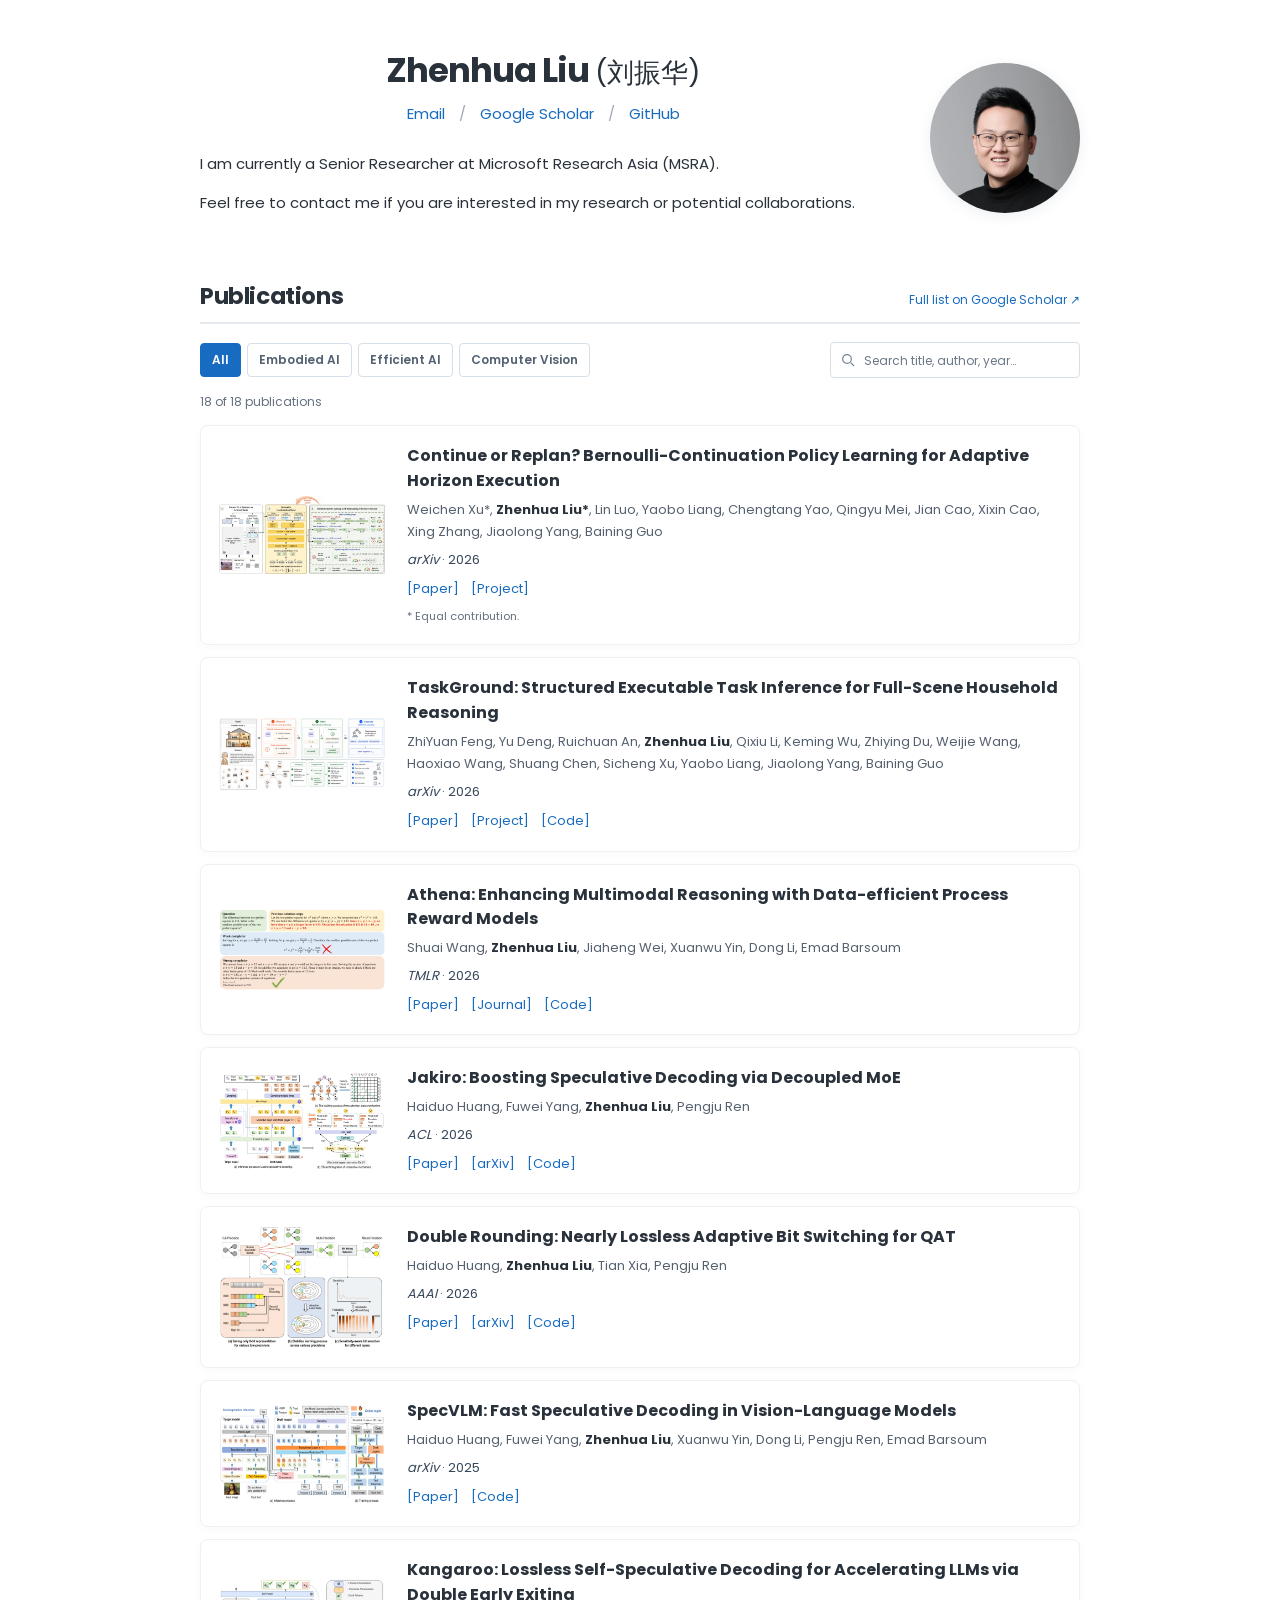
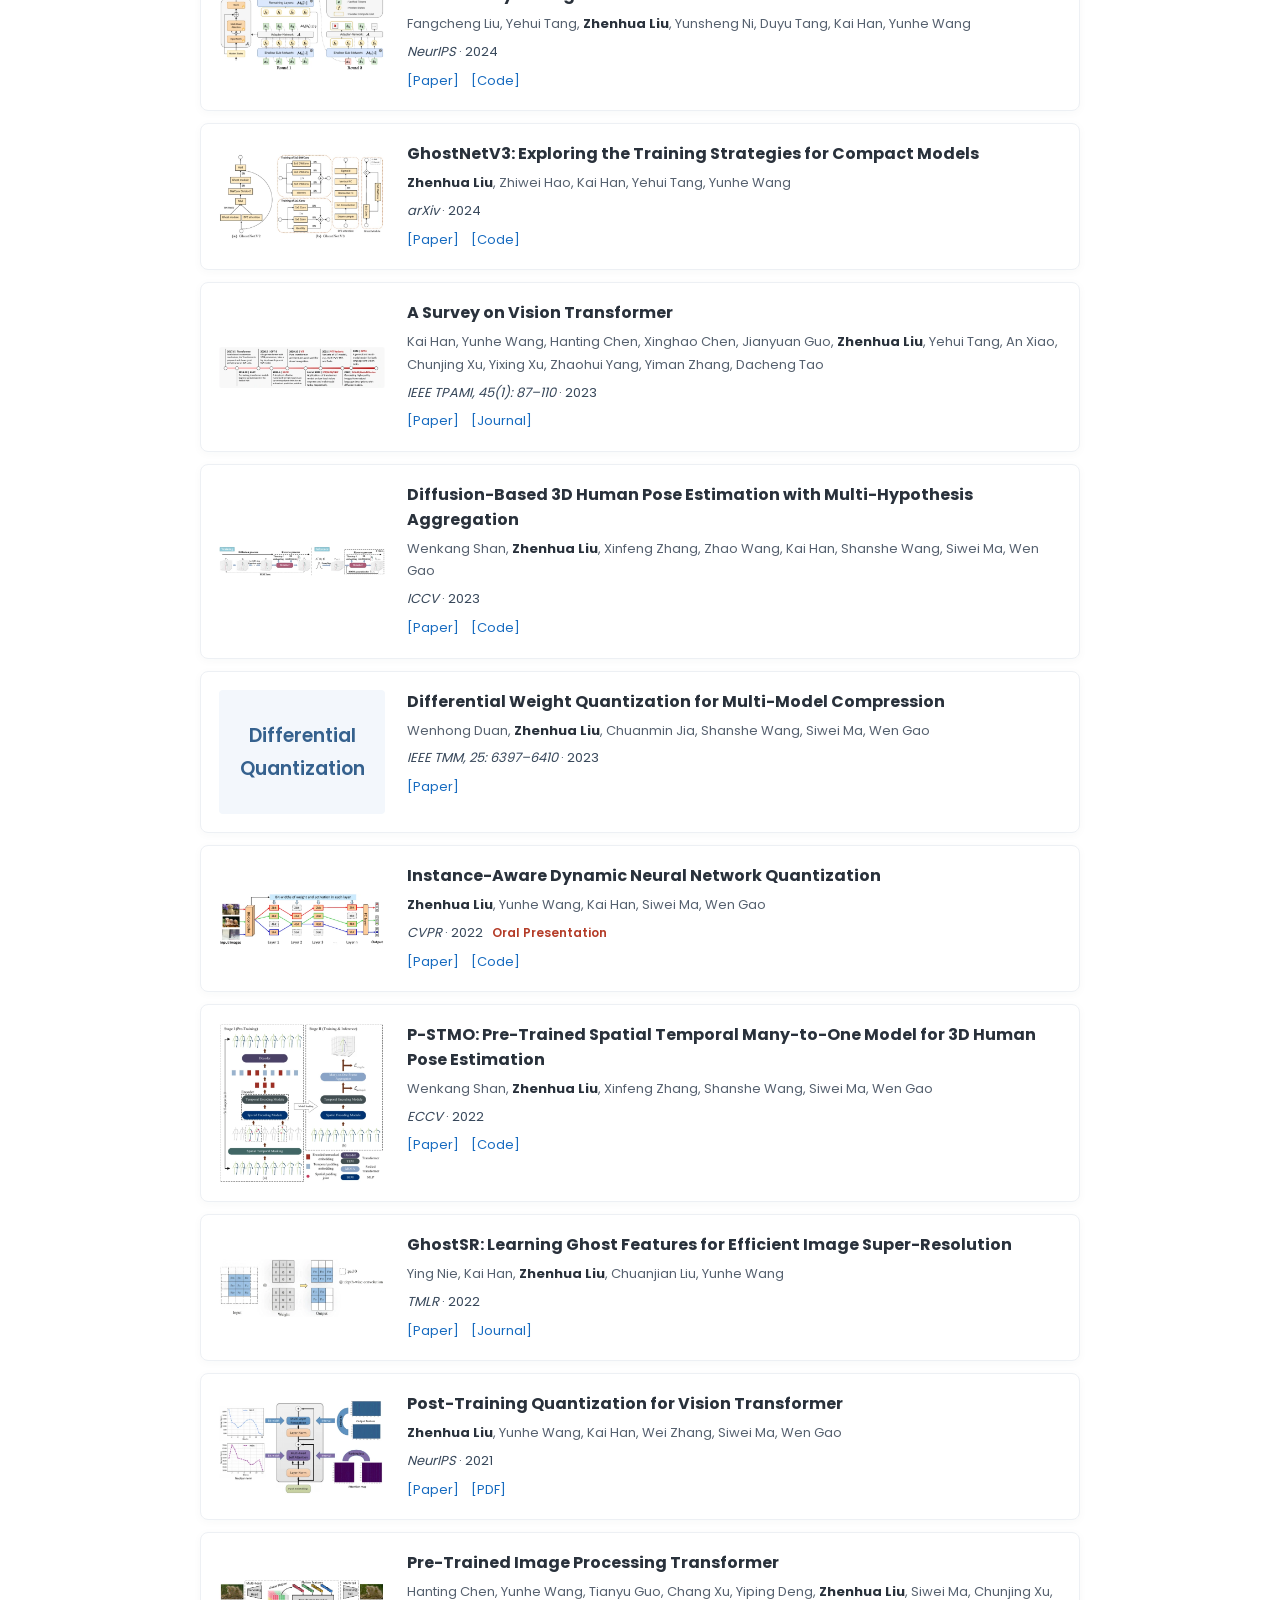
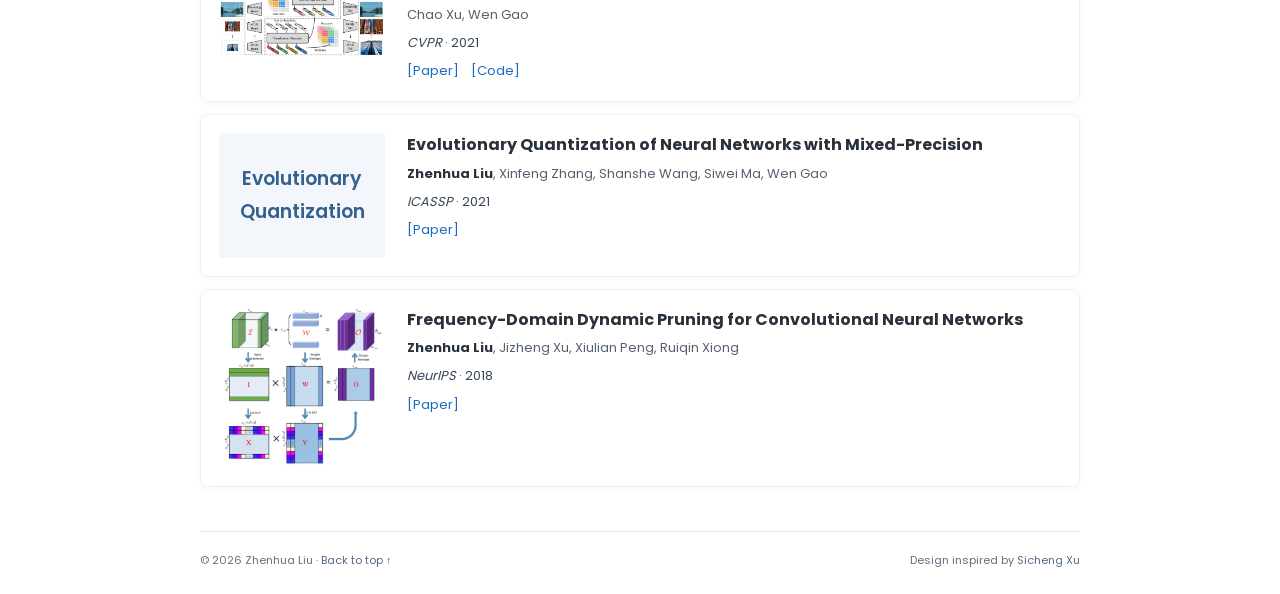
==== commit 0ebe0d40: "Increase headroom in profile portrait" ====
--- a/index.html
+++ b/index.html
@@ -27,7 +27,7 @@
         <div class="bio"><p>I am currently a Senior Researcher at Microsoft Research Asia (MSRA).</p><p>Feel free to contact me if you are interested in my research or potential collaborations.</p></div>
 
       </div>
-      <img class="portrait" src="assets/images/me-upperbody.webp" alt="Zhenhua Liu" width="150" height="150" fetchpriority="high">
+      <img class="portrait" src="assets/images/me-upperbody-v2.webp" alt="Zhenhua Liu" width="150" height="150" fetchpriority="high">
     </header>
     <section id="publications" aria-labelledby="publications-heading">
       <div class="section-heading">
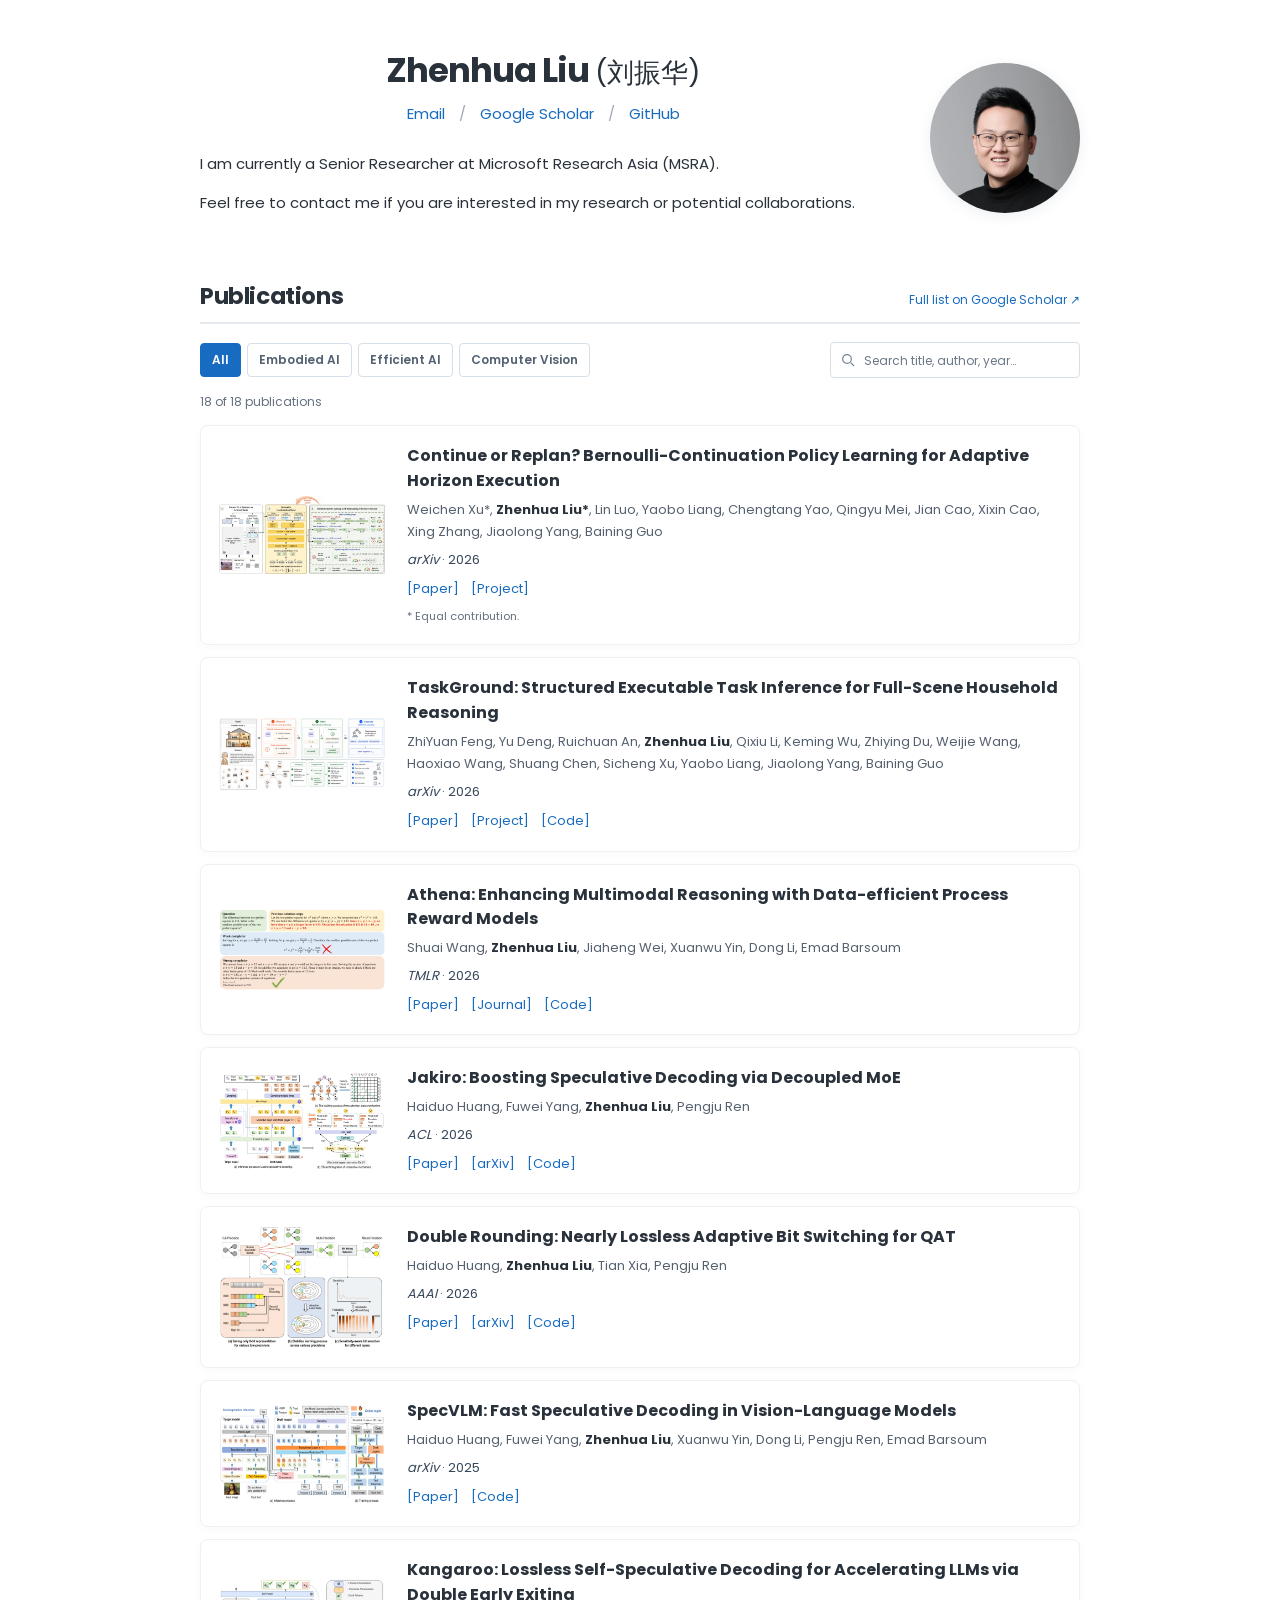
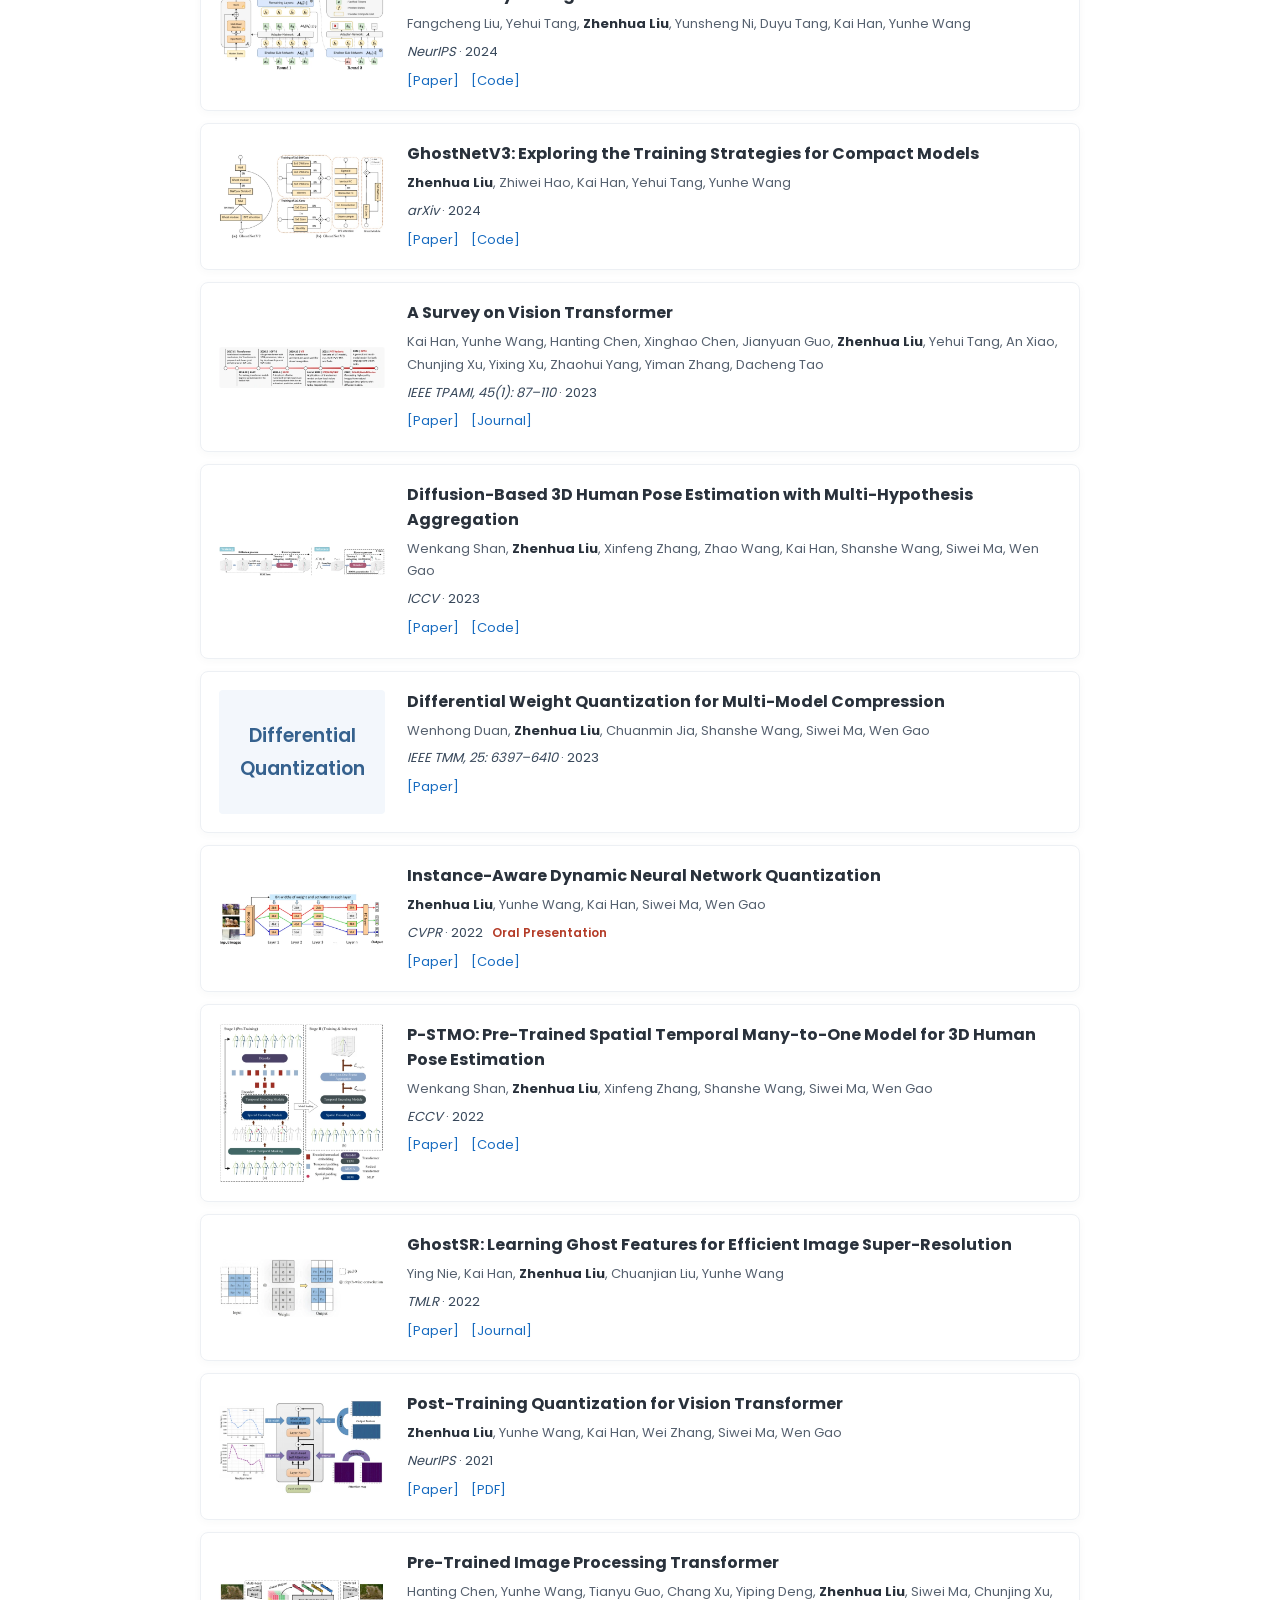
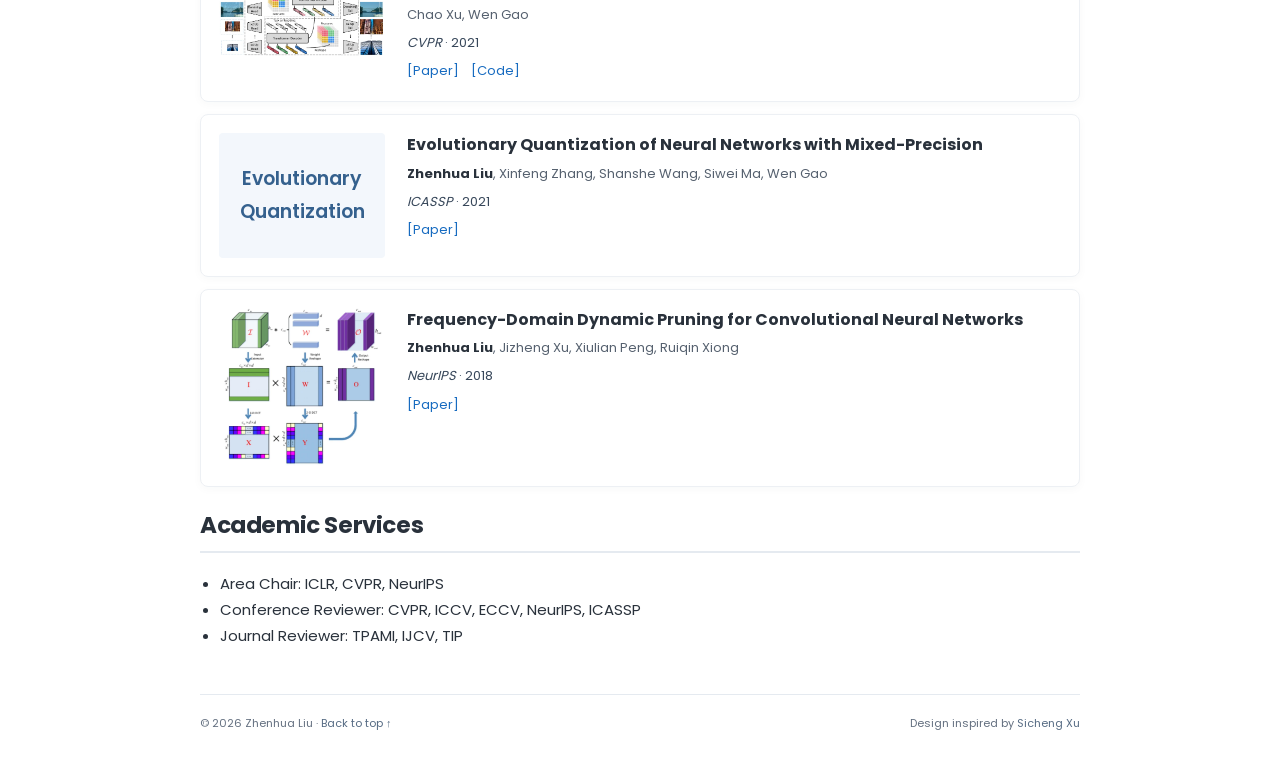
==== commit 485fca3f: "Add academic service roles and reviewing experience" ====
--- a/index.html
+++ b/index.html
@@ -224,7 +224,7 @@
       <div class="empty-state" id="empty-state" hidden>No publications match your search.
         <button class="filter" id="reset-filters" type="button">Reset filters</button></div>
     </section>
-
+    <section><div class="section-heading"><h2>Academic Services</h2></div><ul class="service-list"><li>Area Chair: ICLR, CVPR, NeurIPS</li><li>Conference Reviewer: CVPR, ICCV, ECCV, NeurIPS, ICASSP</li><li>Journal Reviewer: TPAMI, IJCV, TIP</li></ul></section>
     <footer class="footer">
       <p>© 2026 Zhenhua Liu · <a href="#top">Back to top ↑</a></p>
       <p>Design inspired by <a href="https://sicxu.github.io/">Sicheng Xu</a></p>
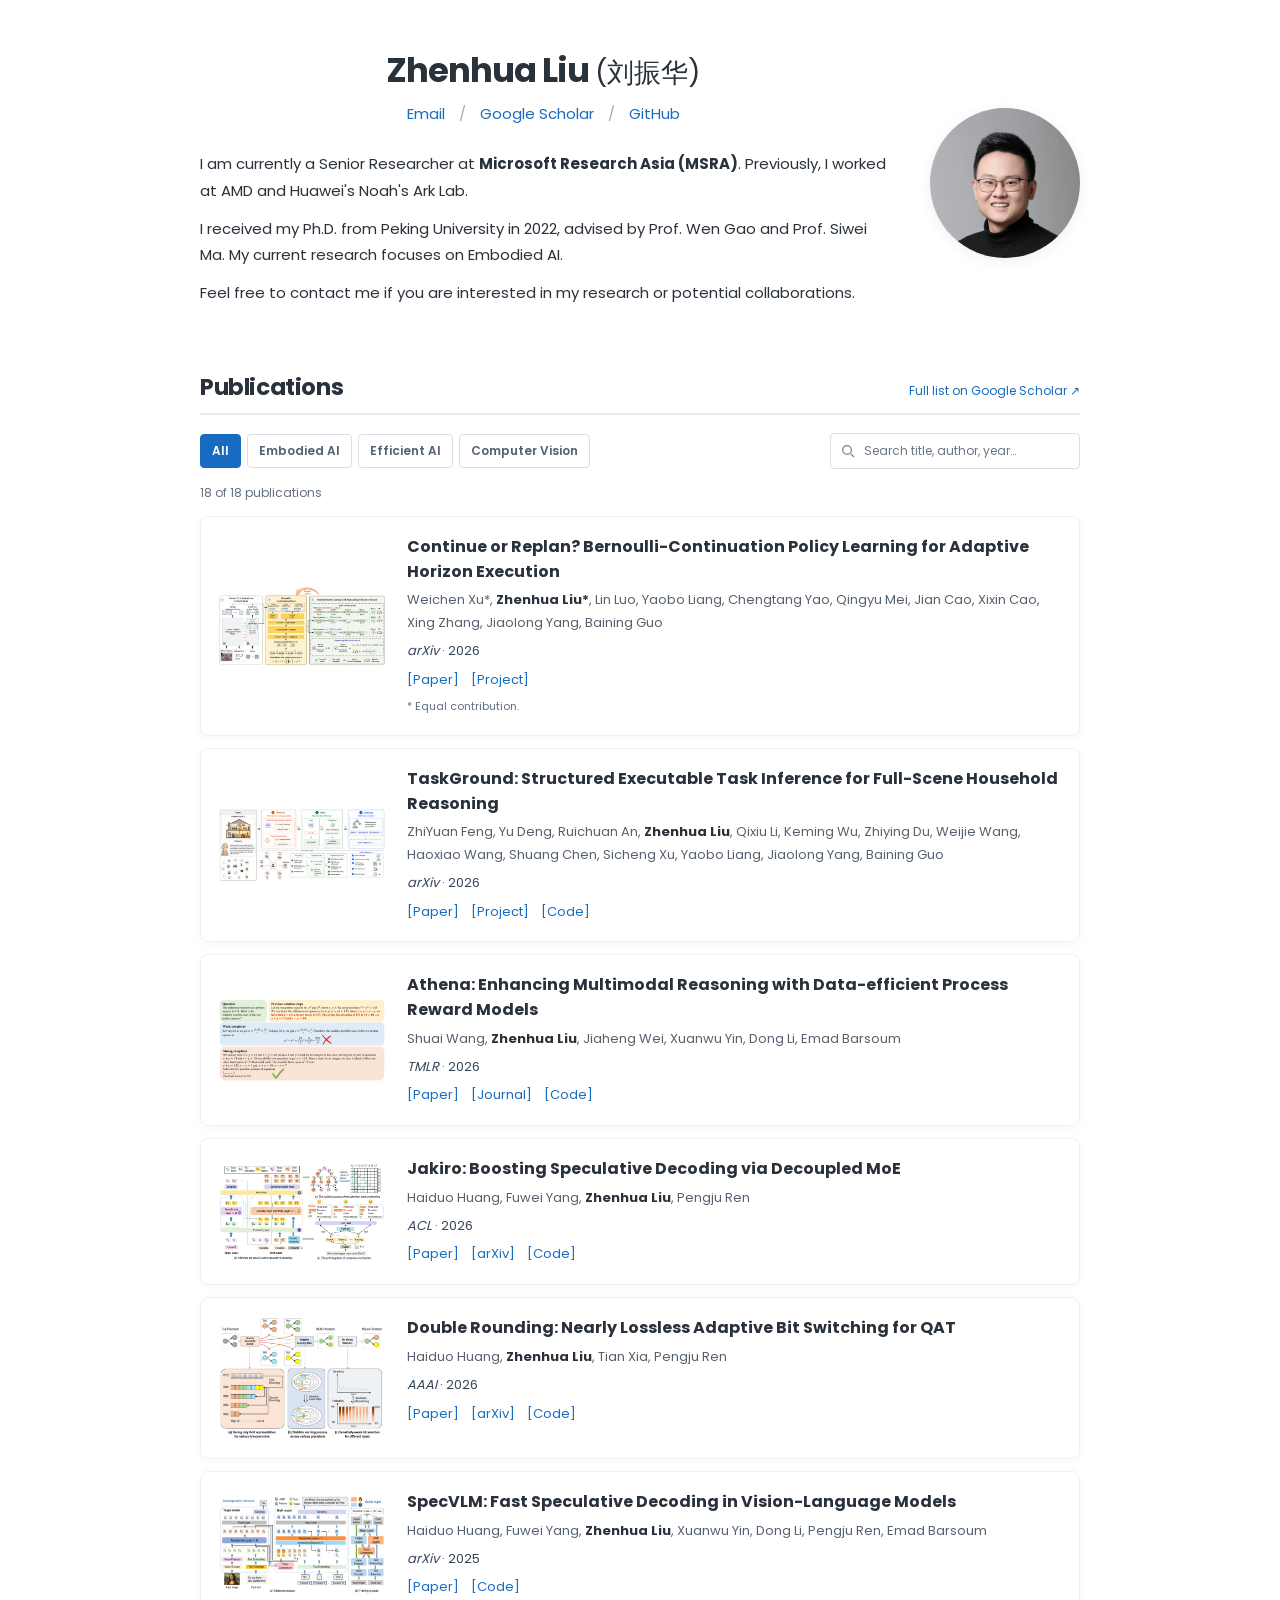
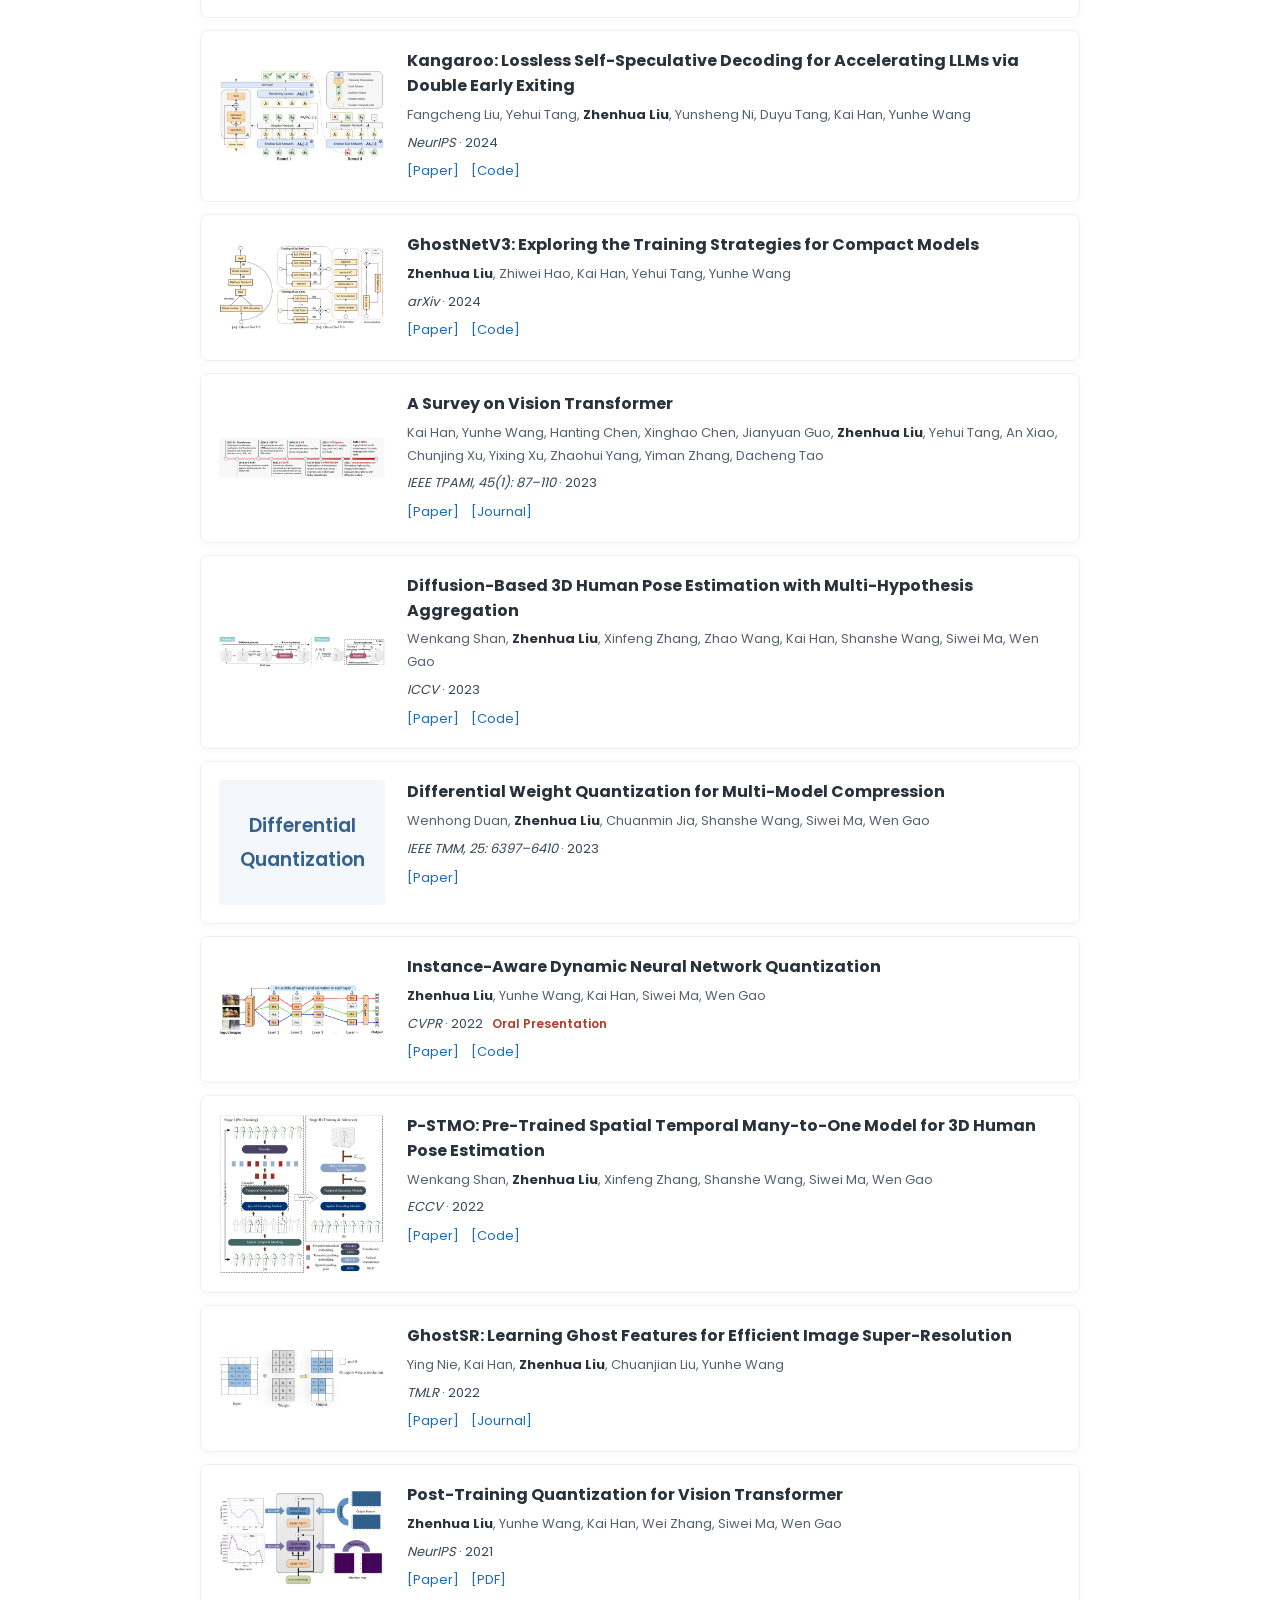
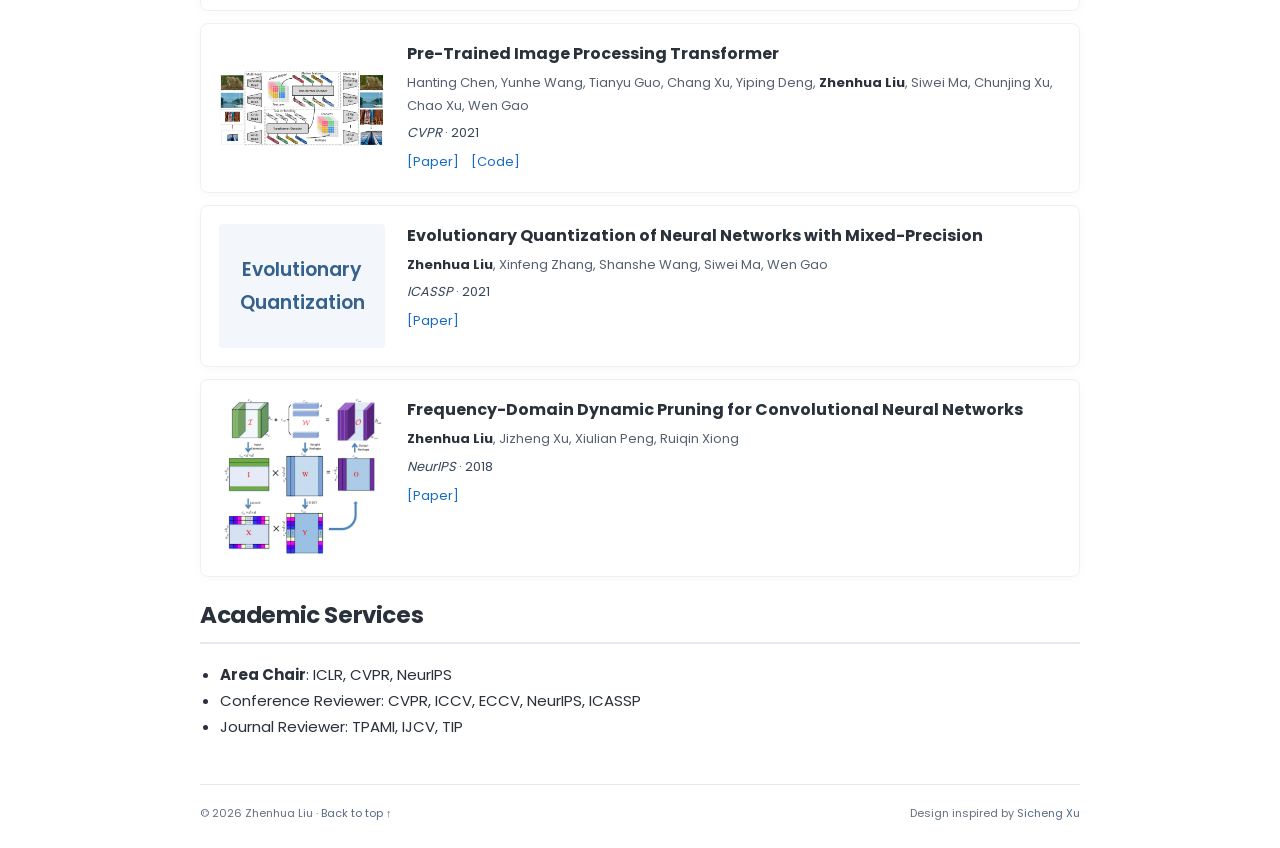
==== commit 5ff05c55: "Expand biography and emphasize affiliation and area chair role" ====
--- a/index.html
+++ b/index.html
@@ -4,11 +4,11 @@
   <meta charset="utf-8">
   <meta name="viewport" content="width=device-width, initial-scale=1">
   <meta name="author" content="Zhenhua Liu">
-  <meta name="description" content="Zhenhua Liu (刘振华), Senior Researcher at Microsoft Research Asia (MSRA). Research and publications.">
+  <meta name="description" content="Zhenhua Liu (刘振华), Senior Researcher at Microsoft Research Asia (MSRA), working on Embodied AI. Research and publications.">
   <meta name="theme-color" content="#176bc0">
   <meta property="og:type" content="website">
   <meta property="og:title" content="Zhenhua Liu | Academic Homepage">
-  <meta property="og:description" content="Zhenhua Liu (刘振华), Senior Researcher at Microsoft Research Asia (MSRA). Research and publications.">
+  <meta property="og:description" content="Zhenhua Liu (刘振华), Senior Researcher at Microsoft Research Asia (MSRA), working on Embodied AI. Research and publications.">
   <link rel="canonical" href="https://liu-zhenhua.github.io/">
   <meta property="og:url" content="https://liu-zhenhua.github.io/">
   <title>Zhenhua Liu | Academic Homepage</title>
@@ -24,7 +24,7 @@
       <div class="profile-text">
         <h1 id="name">Zhenhua Liu <span class="native-name" lang="zh-CN">(刘振华)</span></h1>
         <nav class="profile-links" aria-label="Profile links"><a href="mailto:zhenhualiu@microsoft.com">Email</a><a href="https://scholar.google.com/citations?user=bihqxP4AAAAJ&amp;hl=en">Google Scholar</a><a href="https://github.com/liu-zhenhua">GitHub</a></nav>
-        <div class="bio"><p>I am currently a Senior Researcher at Microsoft Research Asia (MSRA).</p><p>Feel free to contact me if you are interested in my research or potential collaborations.</p></div>
+        <div class="bio"><p>I am currently a Senior Researcher at <strong>Microsoft Research Asia (MSRA)</strong>. Previously, I worked at AMD and Huawei&#x27;s Noah&#x27;s Ark Lab.</p><p>I received my Ph.D. from Peking University in 2022, advised by Prof. Wen Gao and Prof. Siwei Ma. My current research focuses on Embodied AI.</p><p>Feel free to contact me if you are interested in my research or potential collaborations.</p></div>
 
       </div>
       <img class="portrait" src="assets/images/me-upperbody-v2.webp" alt="Zhenhua Liu" width="150" height="150" fetchpriority="high">
@@ -224,7 +224,7 @@
       <div class="empty-state" id="empty-state" hidden>No publications match your search.
         <button class="filter" id="reset-filters" type="button">Reset filters</button></div>
     </section>
-    <section><div class="section-heading"><h2>Academic Services</h2></div><ul class="service-list"><li>Area Chair: ICLR, CVPR, NeurIPS</li><li>Conference Reviewer: CVPR, ICCV, ECCV, NeurIPS, ICASSP</li><li>Journal Reviewer: TPAMI, IJCV, TIP</li></ul></section>
+    <section><div class="section-heading"><h2>Academic Services</h2></div><ul class="service-list"><li><strong>Area Chair</strong>: ICLR, CVPR, NeurIPS</li><li>Conference Reviewer: CVPR, ICCV, ECCV, NeurIPS, ICASSP</li><li>Journal Reviewer: TPAMI, IJCV, TIP</li></ul></section>
     <footer class="footer">
       <p>© 2026 Zhenhua Liu · <a href="#top">Back to top ↑</a></p>
       <p>Design inspired by <a href="https://sicxu.github.io/">Sicheng Xu</a></p>
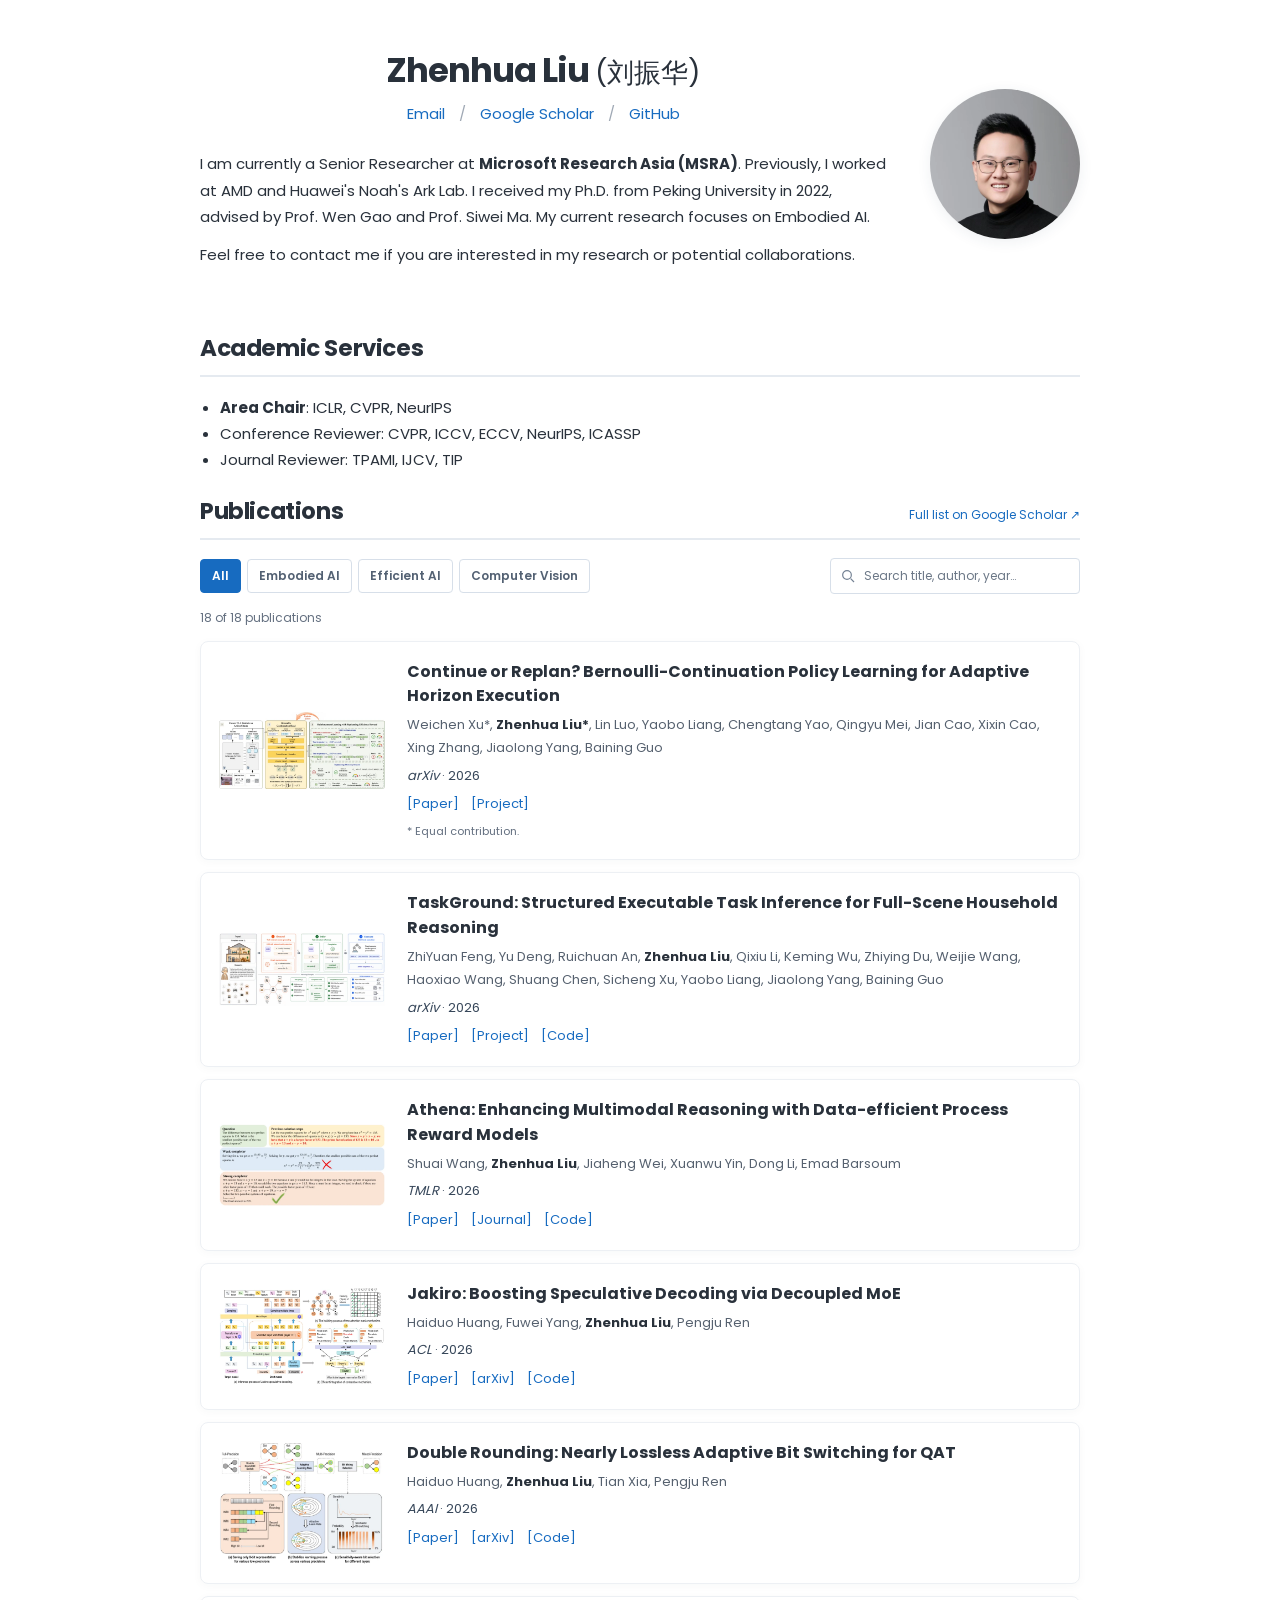
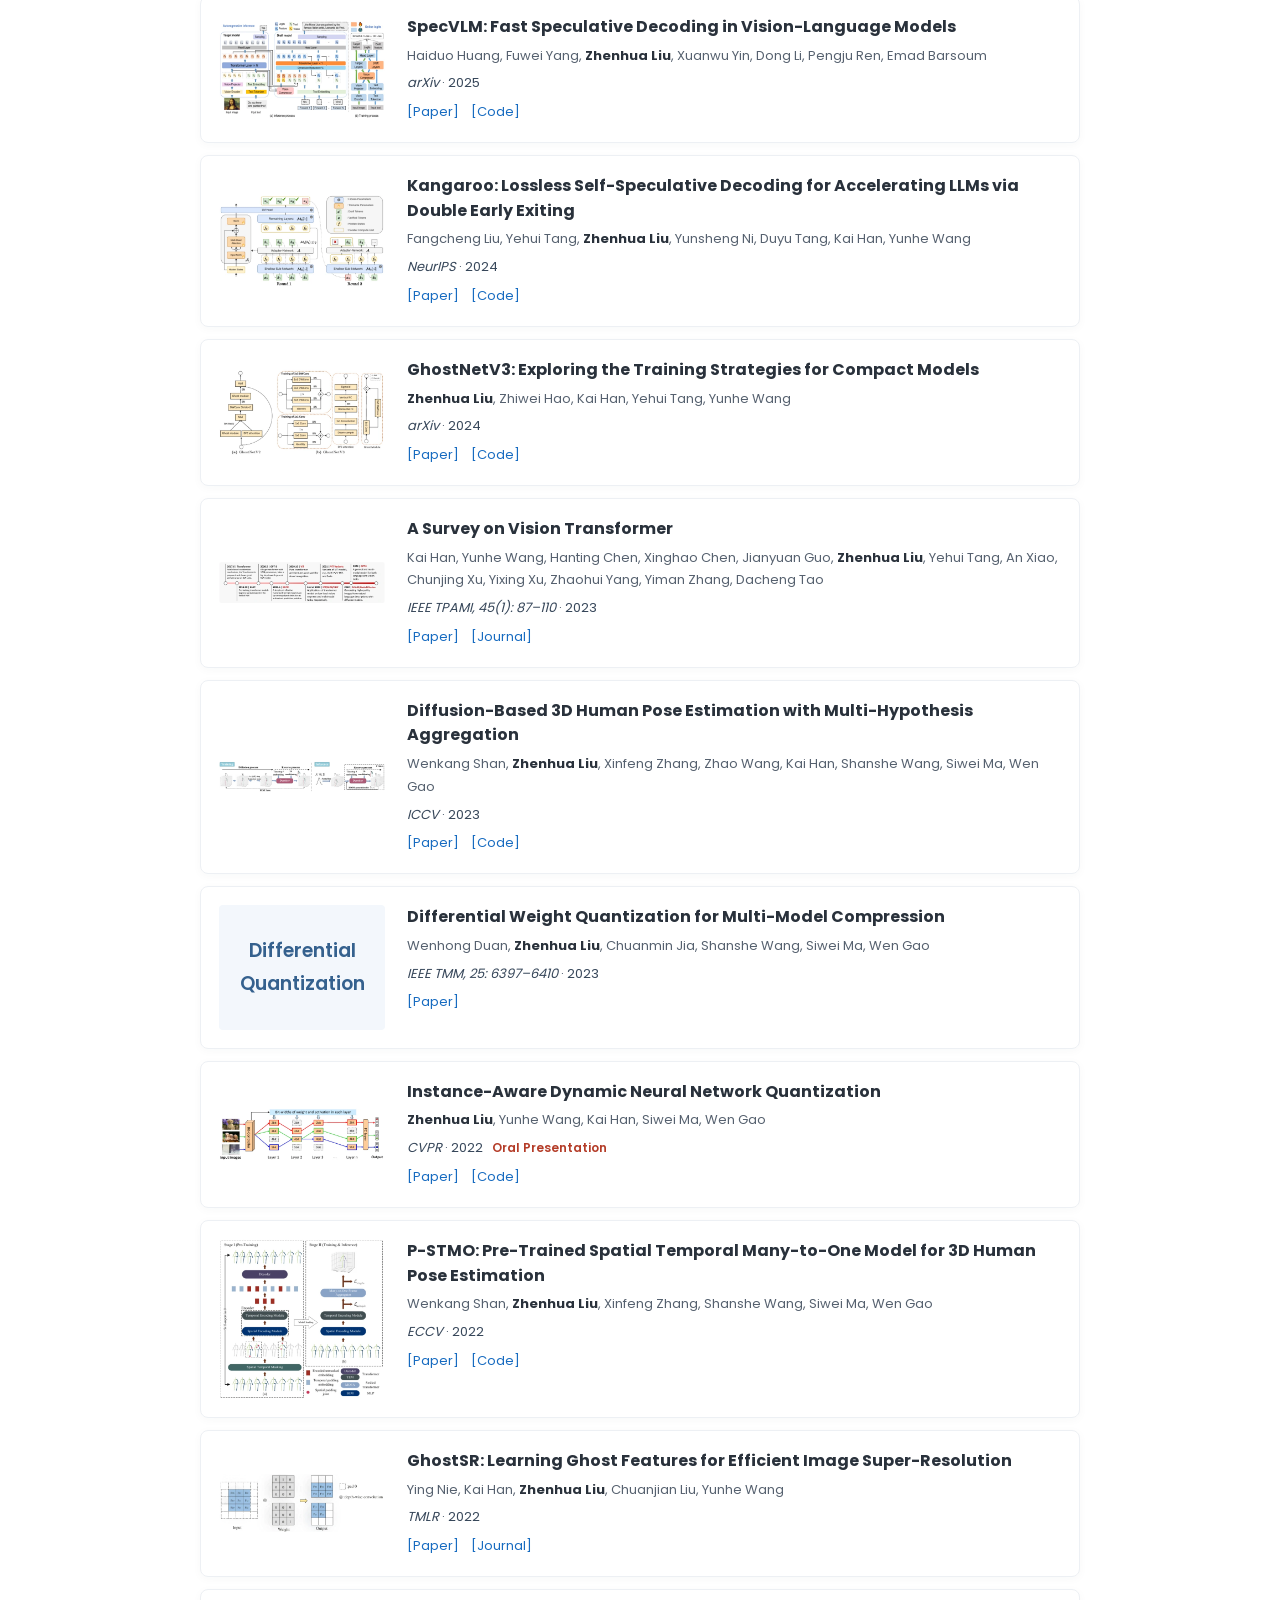
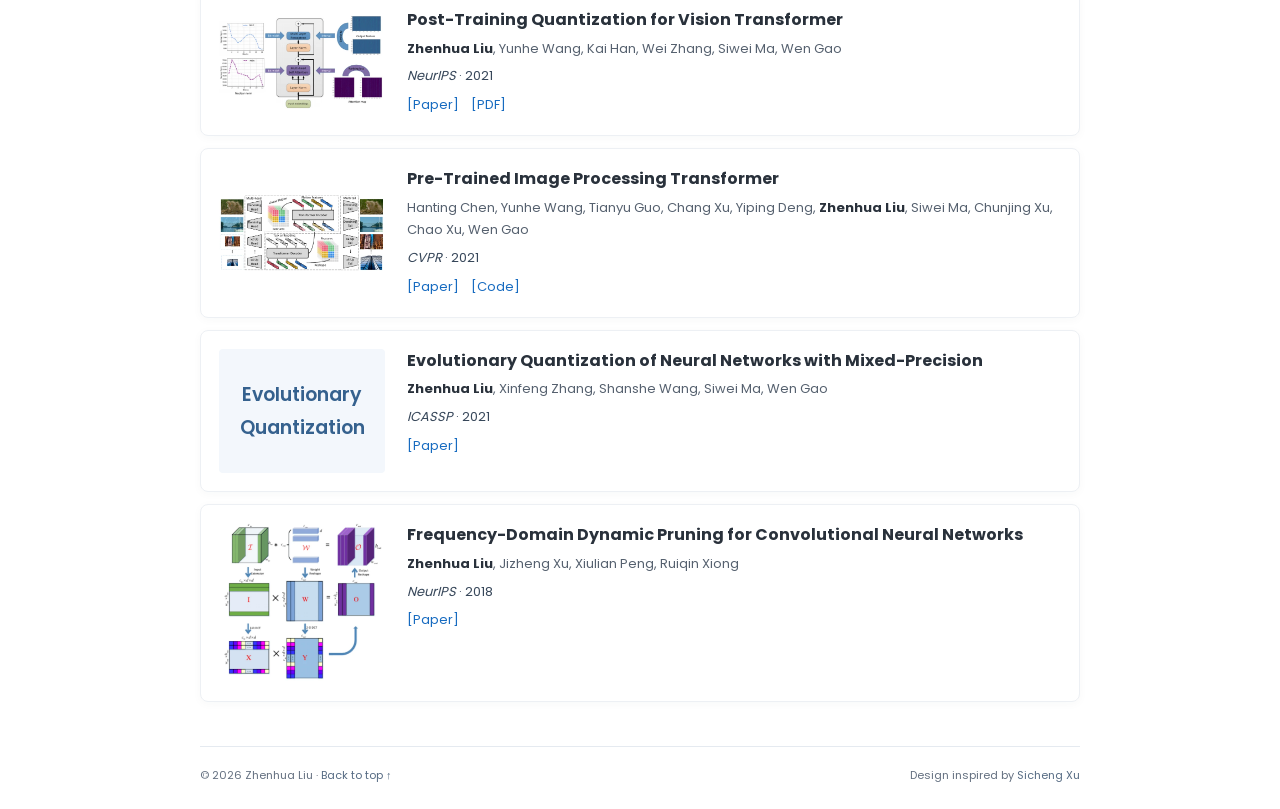
==== commit 0d7fb71e: "Merge biography paragraphs and move services before publications" ====
--- a/index.html
+++ b/index.html
@@ -24,11 +24,12 @@
       <div class="profile-text">
         <h1 id="name">Zhenhua Liu <span class="native-name" lang="zh-CN">(刘振华)</span></h1>
         <nav class="profile-links" aria-label="Profile links"><a href="mailto:zhenhualiu@microsoft.com">Email</a><a href="https://scholar.google.com/citations?user=bihqxP4AAAAJ&amp;hl=en">Google Scholar</a><a href="https://github.com/liu-zhenhua">GitHub</a></nav>
-        <div class="bio"><p>I am currently a Senior Researcher at <strong>Microsoft Research Asia (MSRA)</strong>. Previously, I worked at AMD and Huawei&#x27;s Noah&#x27;s Ark Lab.</p><p>I received my Ph.D. from Peking University in 2022, advised by Prof. Wen Gao and Prof. Siwei Ma. My current research focuses on Embodied AI.</p><p>Feel free to contact me if you are interested in my research or potential collaborations.</p></div>
+        <div class="bio"><p>I am currently a Senior Researcher at <strong>Microsoft Research Asia (MSRA)</strong>. Previously, I worked at AMD and Huawei&#x27;s Noah&#x27;s Ark Lab. I received my Ph.D. from Peking University in 2022, advised by Prof. Wen Gao and Prof. Siwei Ma. My current research focuses on Embodied AI.</p><p>Feel free to contact me if you are interested in my research or potential collaborations.</p></div>
 
       </div>
       <img class="portrait" src="assets/images/me-upperbody-v2.webp" alt="Zhenhua Liu" width="150" height="150" fetchpriority="high">
     </header>
+    <section><div class="section-heading"><h2>Academic Services</h2></div><ul class="service-list"><li><strong>Area Chair</strong>: ICLR, CVPR, NeurIPS</li><li>Conference Reviewer: CVPR, ICCV, ECCV, NeurIPS, ICASSP</li><li>Journal Reviewer: TPAMI, IJCV, TIP</li></ul></section>
     <section id="publications" aria-labelledby="publications-heading">
       <div class="section-heading">
         <h2 id="publications-heading">Publications</h2>
@@ -224,7 +225,6 @@
       <div class="empty-state" id="empty-state" hidden>No publications match your search.
         <button class="filter" id="reset-filters" type="button">Reset filters</button></div>
     </section>
-    <section><div class="section-heading"><h2>Academic Services</h2></div><ul class="service-list"><li><strong>Area Chair</strong>: ICLR, CVPR, NeurIPS</li><li>Conference Reviewer: CVPR, ICCV, ECCV, NeurIPS, ICASSP</li><li>Journal Reviewer: TPAMI, IJCV, TIP</li></ul></section>
     <footer class="footer">
       <p>© 2026 Zhenhua Liu · <a href="#top">Back to top ↑</a></p>
       <p>Design inspired by <a href="https://sicxu.github.io/">Sicheng Xu</a></p>
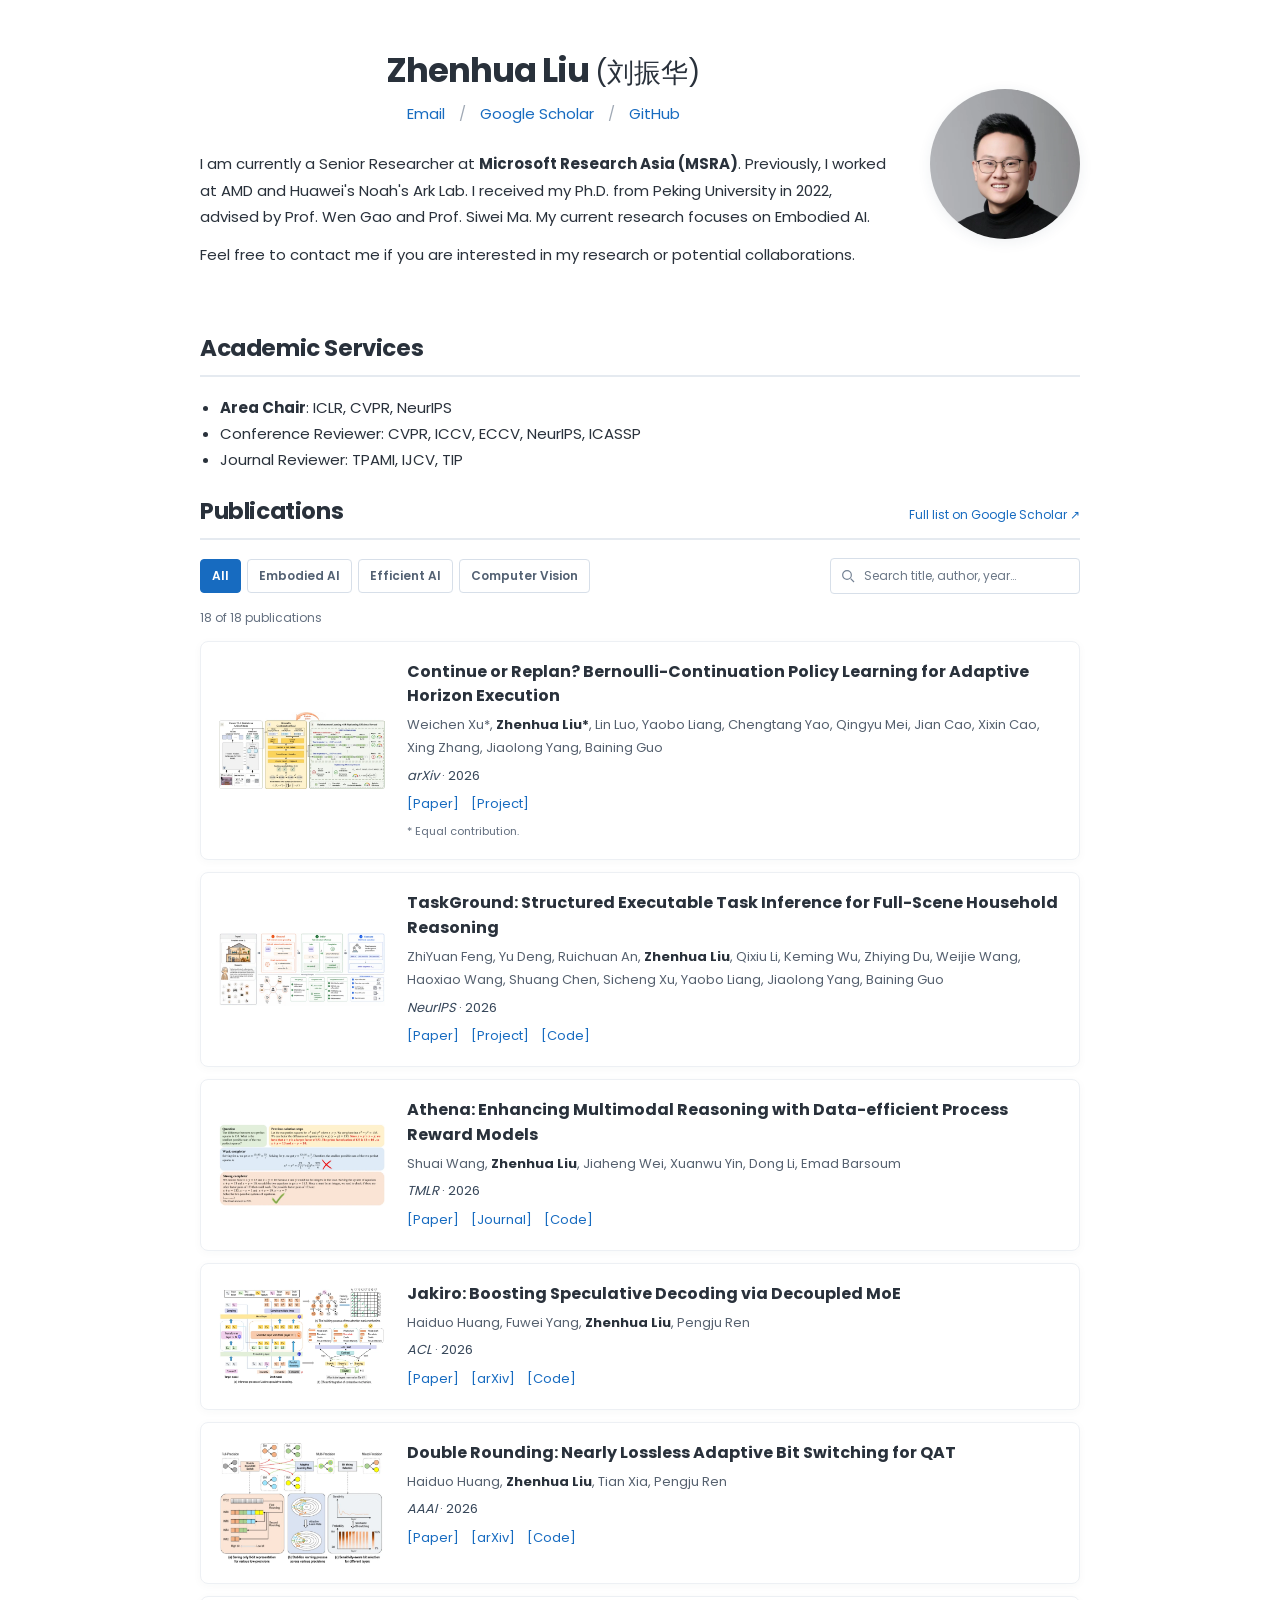
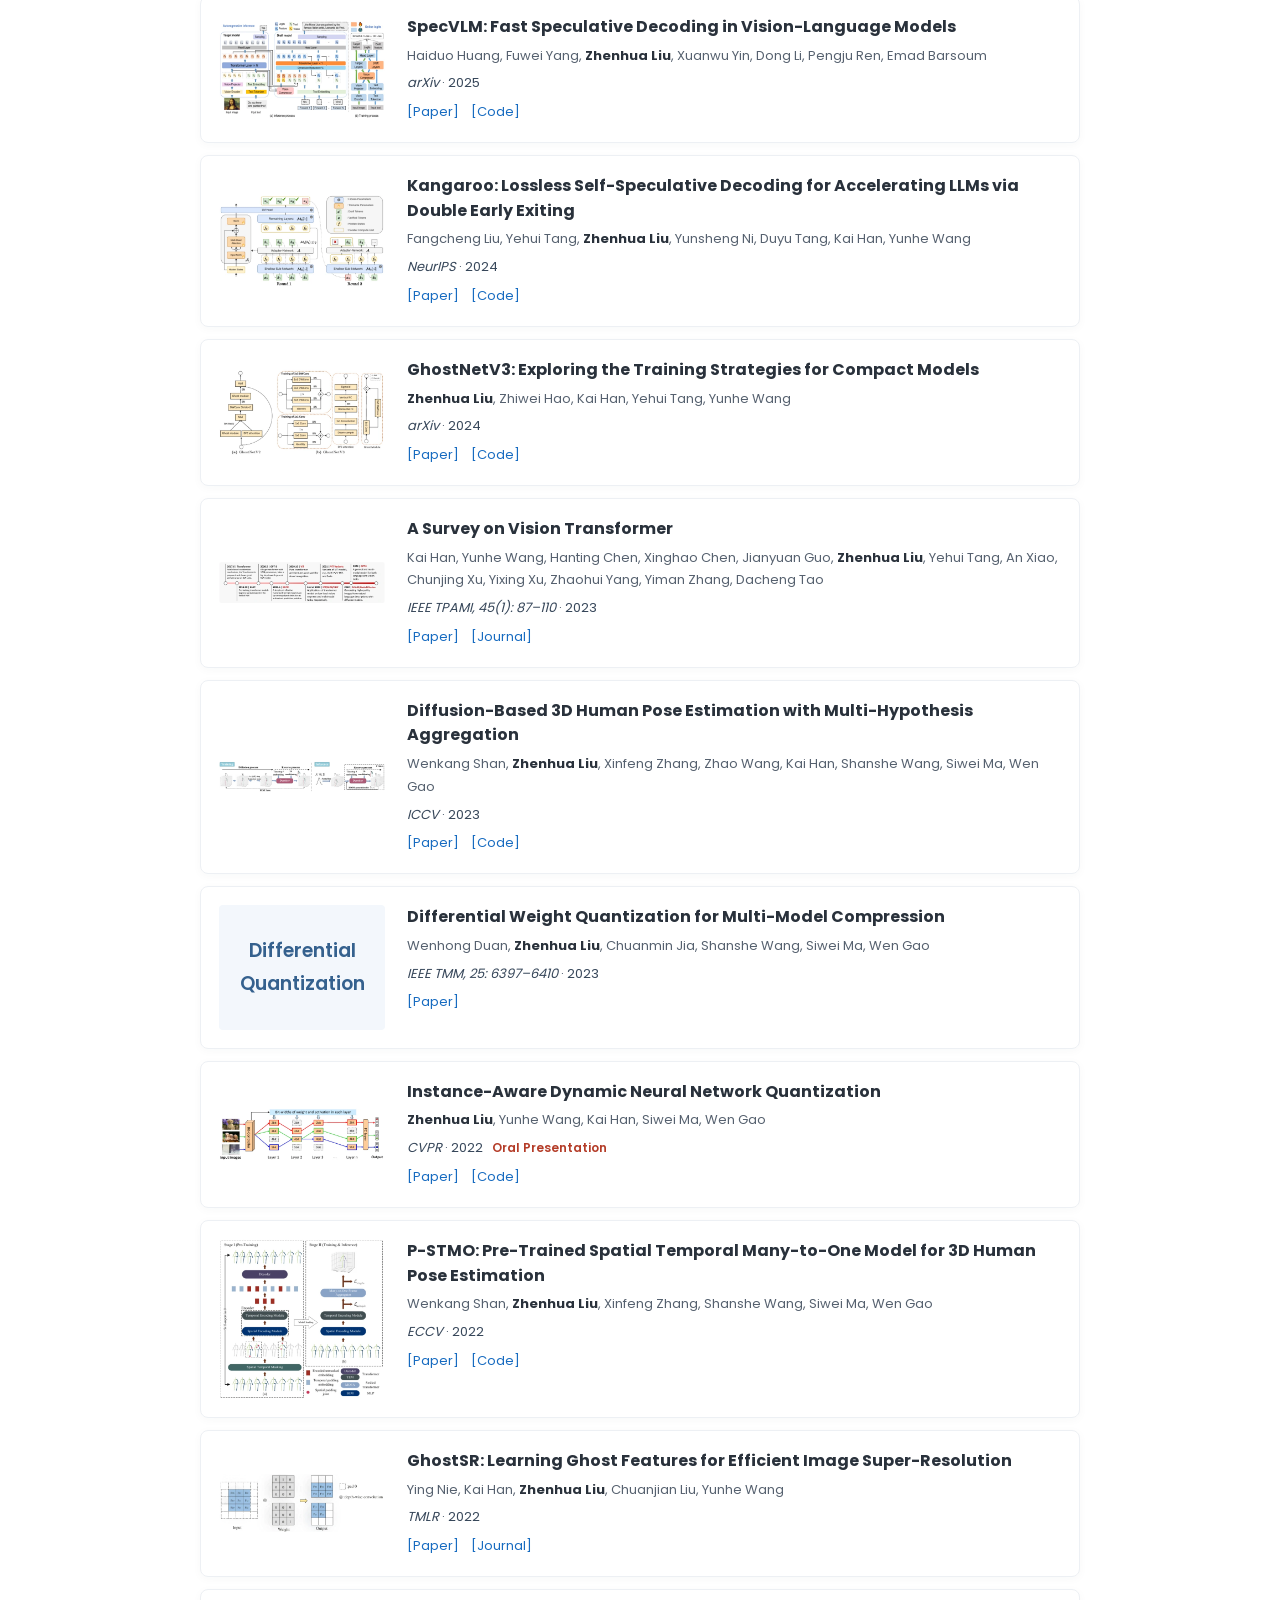
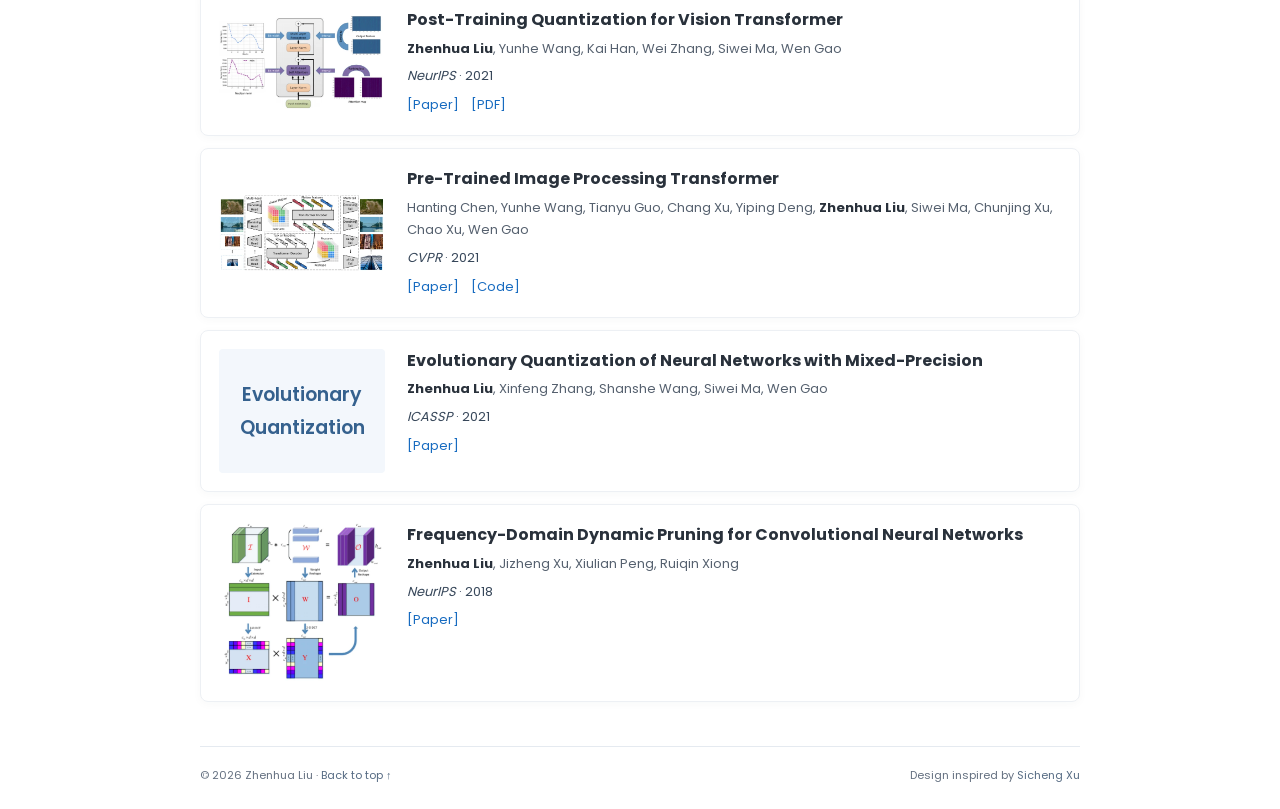
==== commit 1258273e: "Update TaskGround venue to NeurIPS 2026" ====
--- a/index.html
+++ b/index.html
@@ -57,7 +57,7 @@
         <div class="pub-content">
           <h3><a class="paper-title" href="https://arxiv.org/abs/2605.18109">TaskGround: Structured Executable Task Inference for Full-Scene Household Reasoning</a></h3>
           <p class="authors">ZhiYuan Feng, Yu Deng, Ruichuan An, <strong>Zhenhua Liu</strong>, Qixiu Li, Keming Wu, Zhiying Du, Weijie Wang, Haoxiao Wang, Shuang Chen, Sicheng Xu, Yaobo Liang, Jiaolong Yang, Baining Guo</p>
-          <p class="venue"><em>arXiv</em> · 2026</p>
+          <p class="venue"><em>NeurIPS</em> · 2026</p>
           <nav class="pub-links" aria-label="Resources for TaskGround: Structured Executable Task Inference for Full-Scene Household Reasoning"><a href="https://arxiv.org/abs/2605.18109">[Paper]</a><a href="https://aaronfengzy.github.io/TaskGround/">[Project]</a><a href="https://github.com/AaronFengZY/TaskGround">[Code]</a></nav>
 
         </div>
